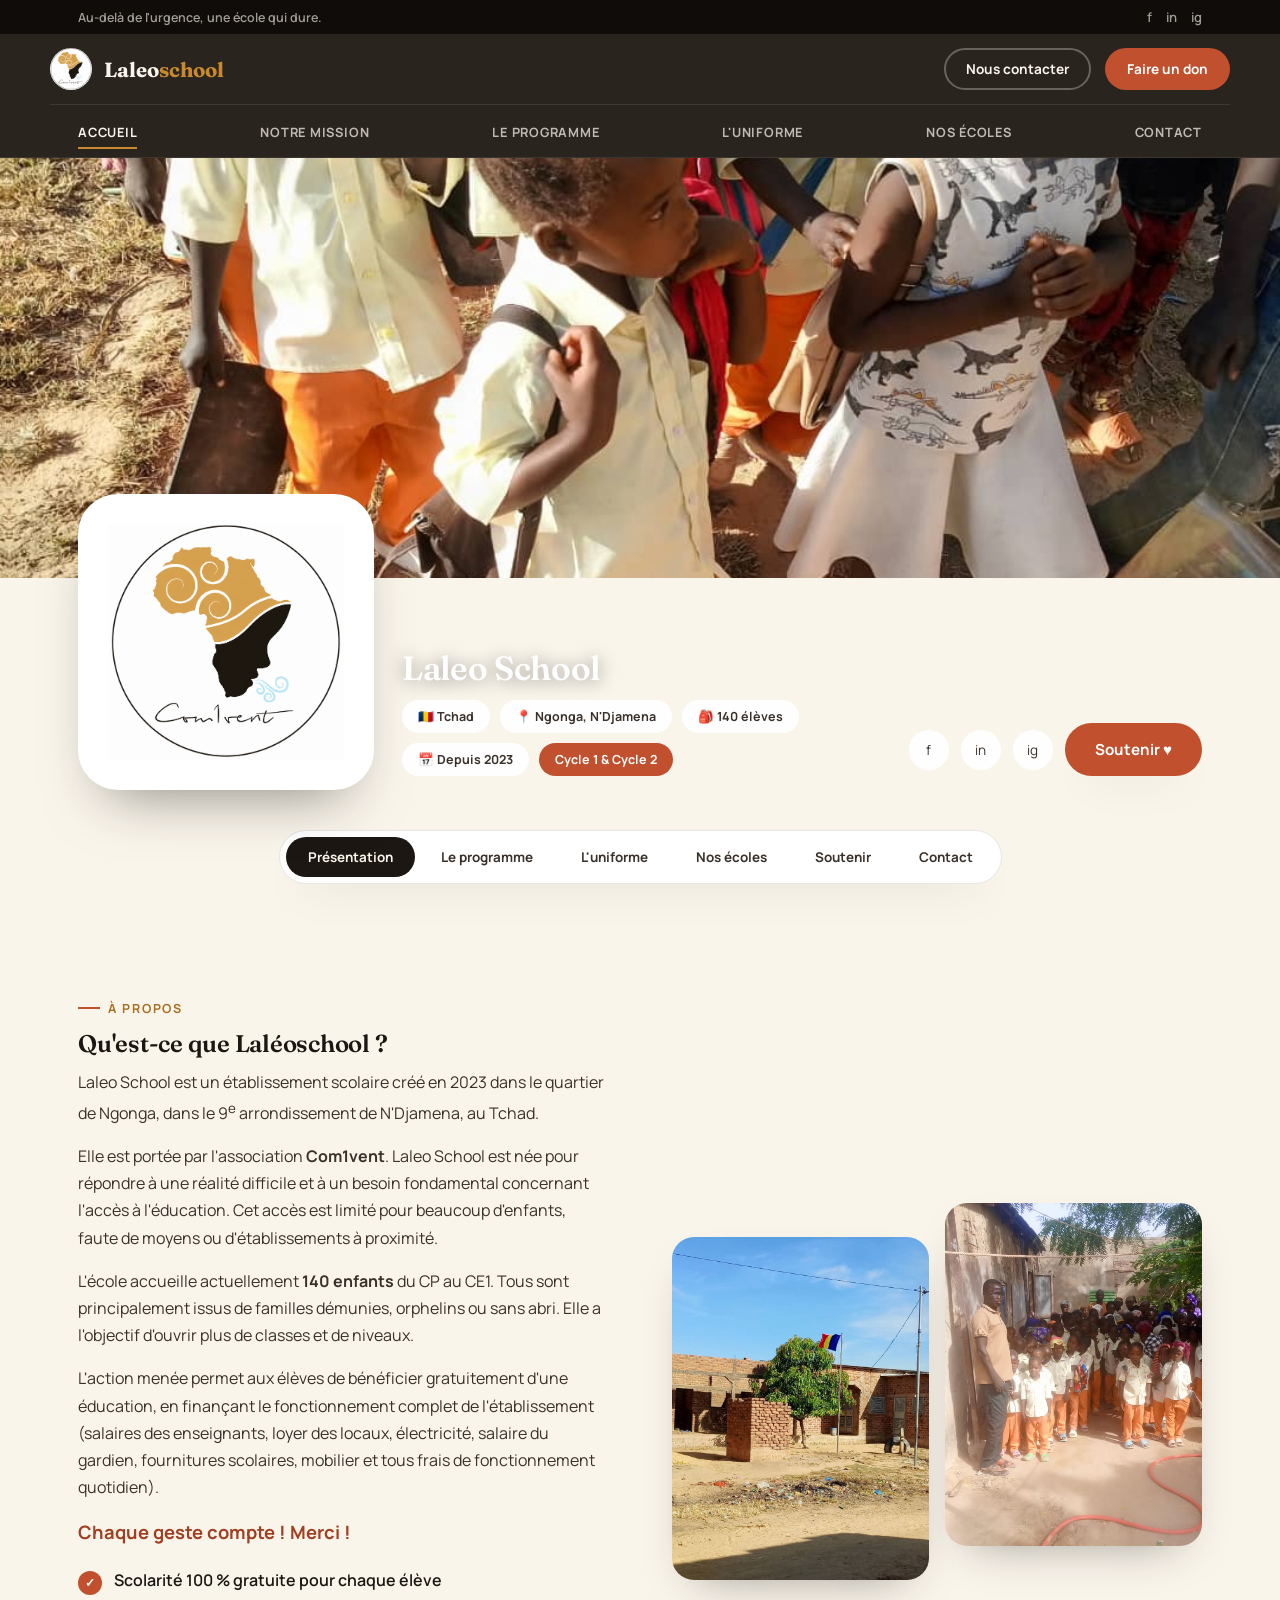
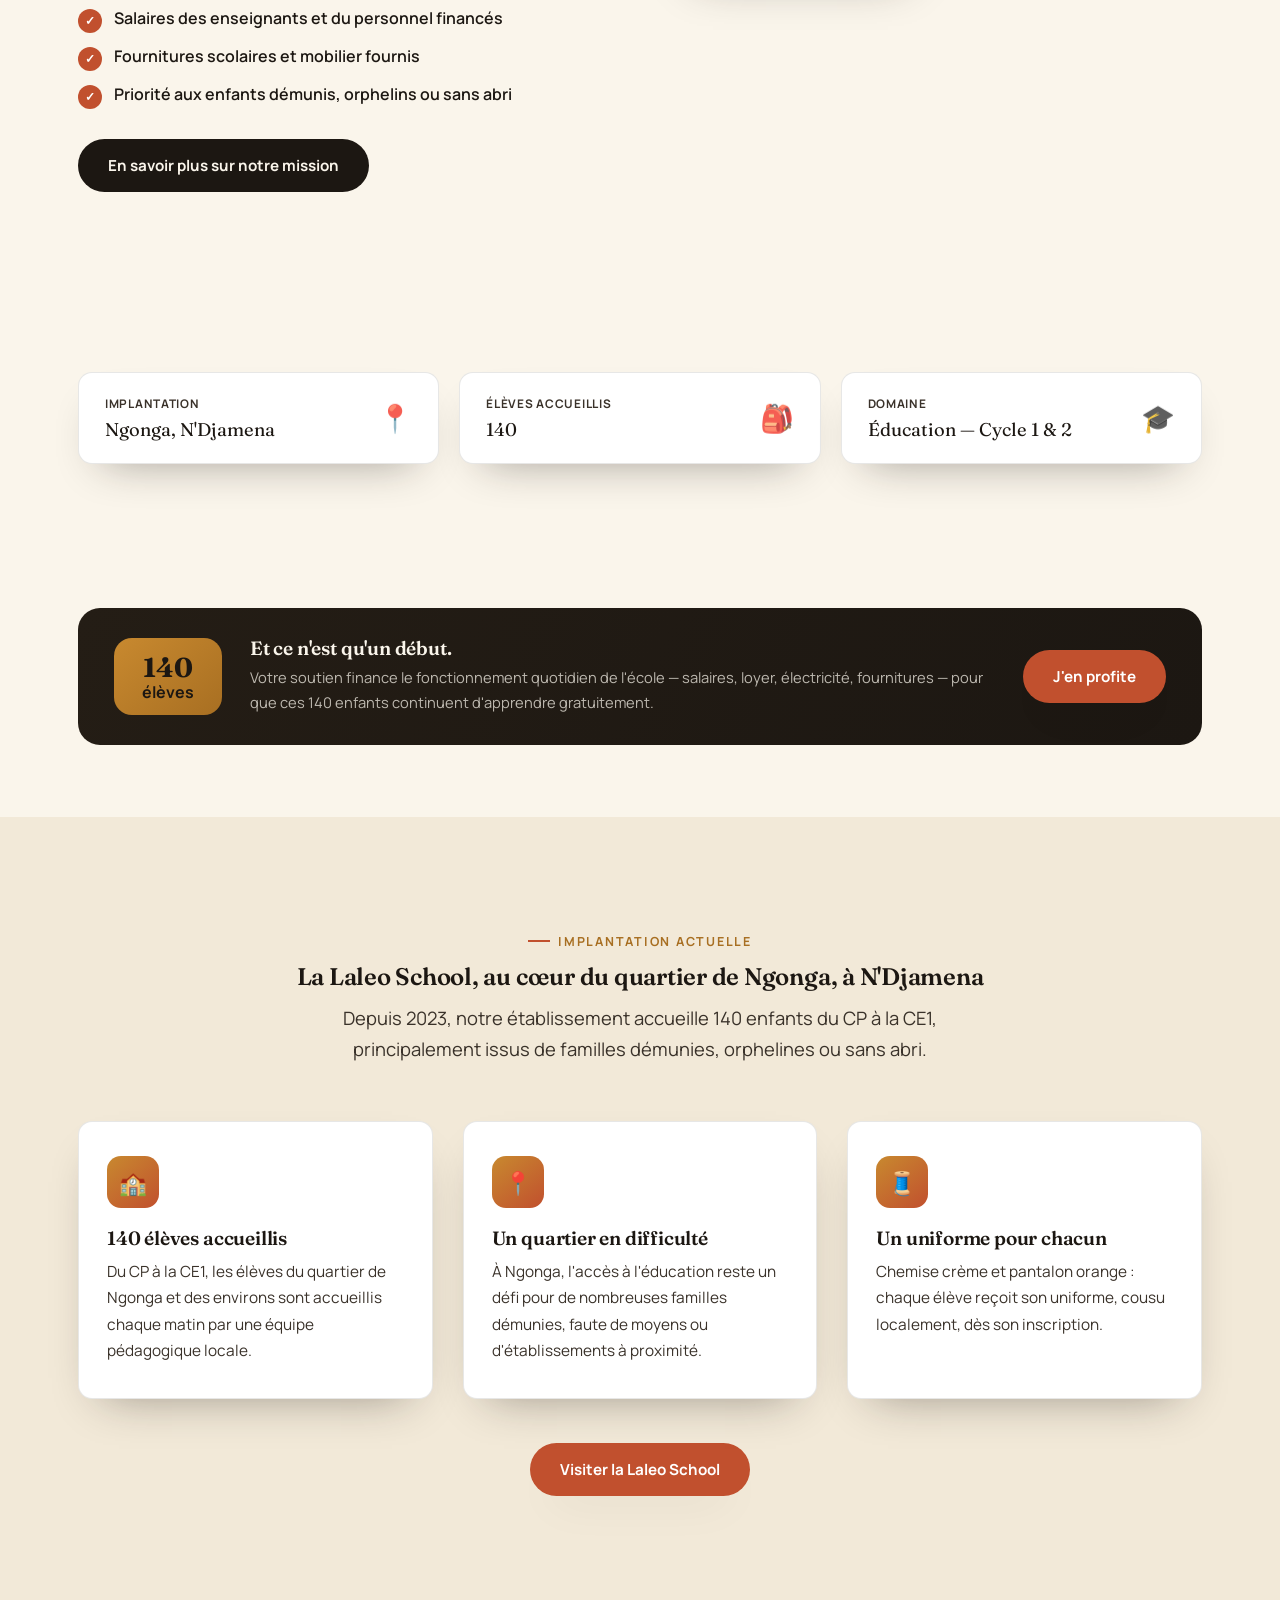
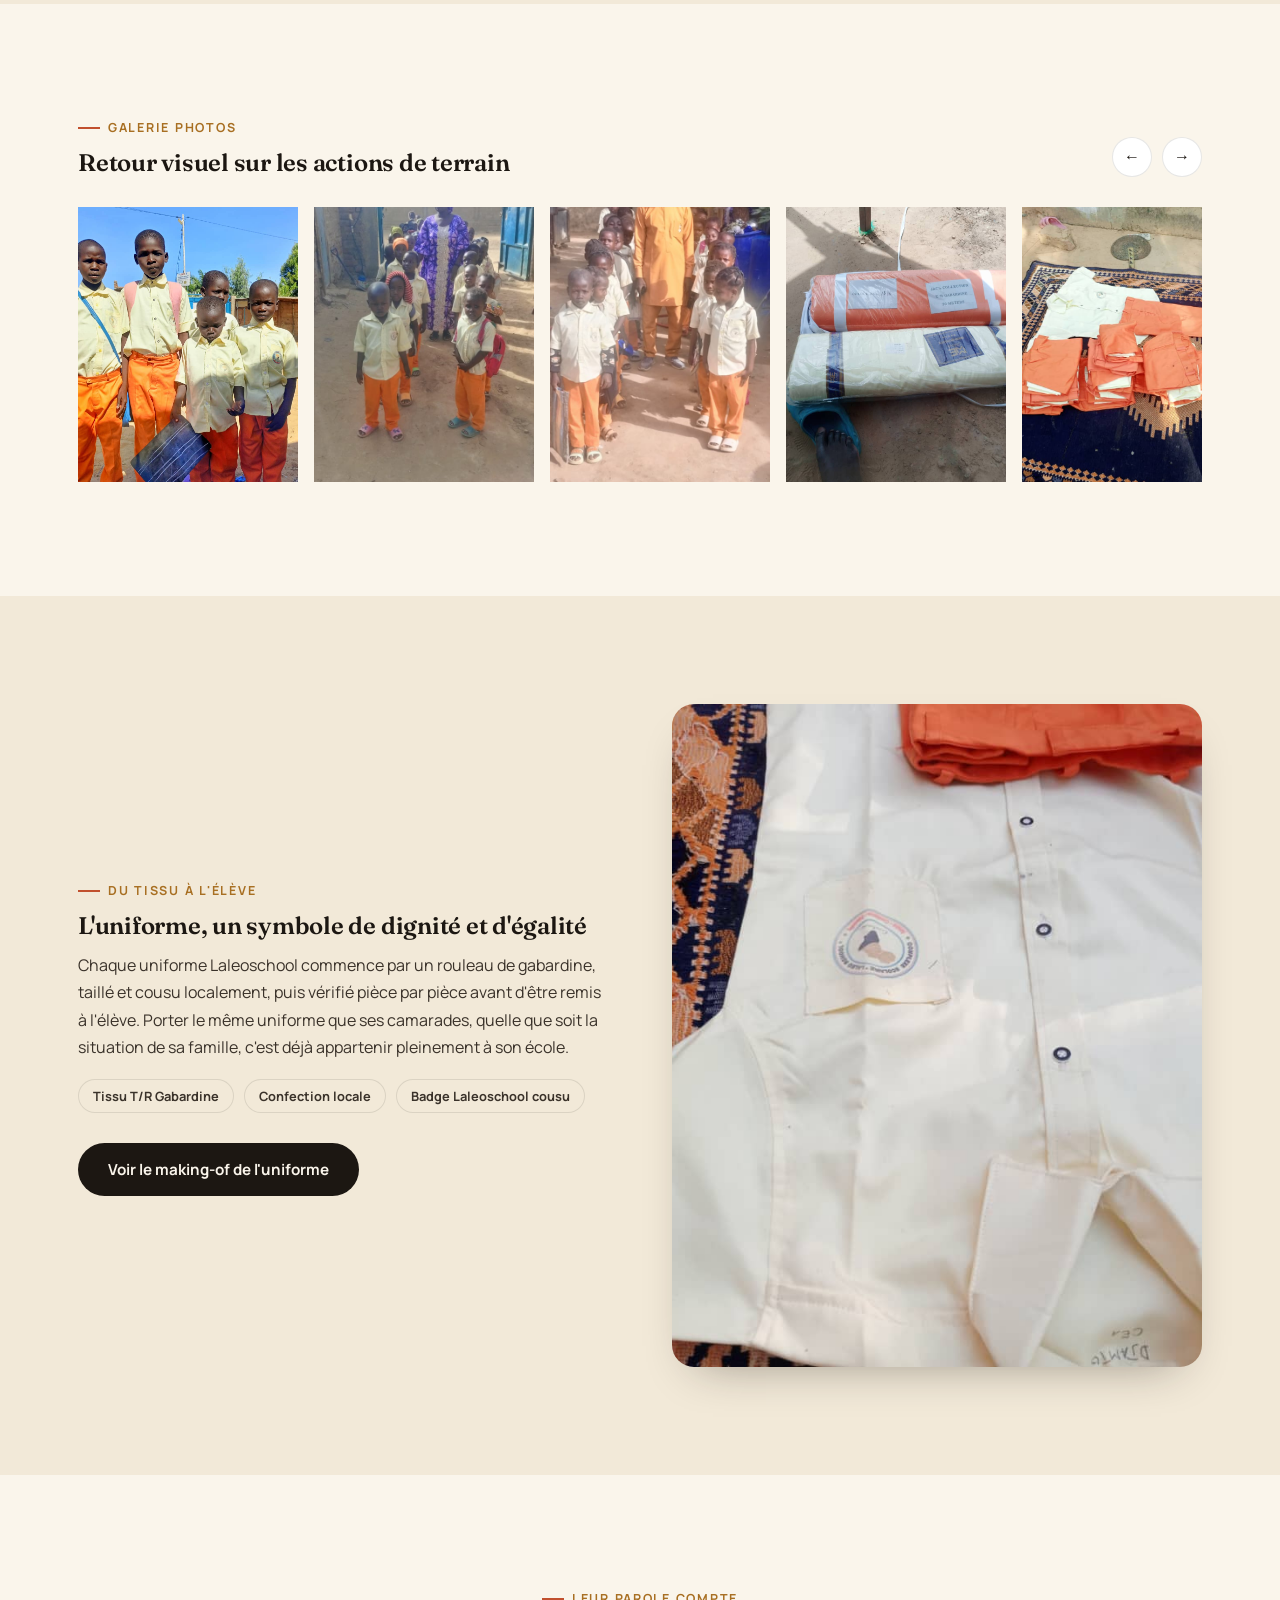
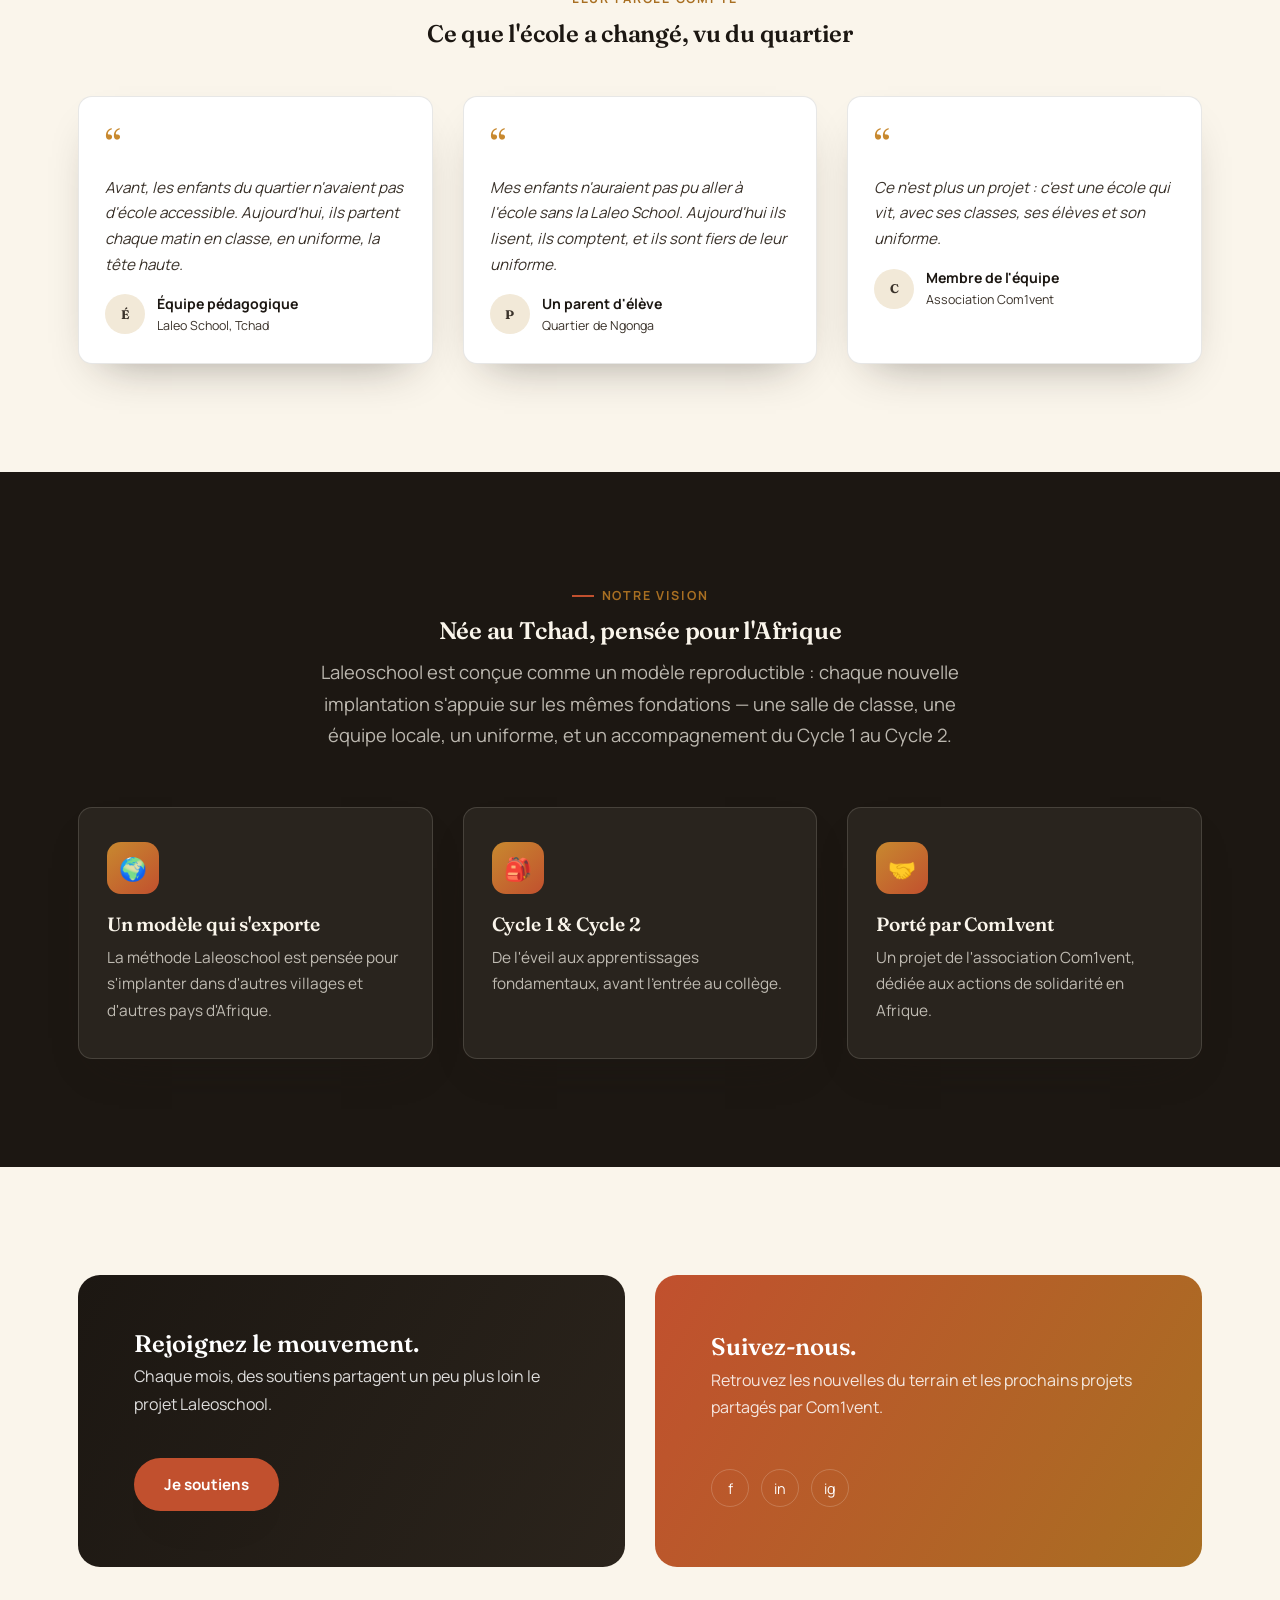
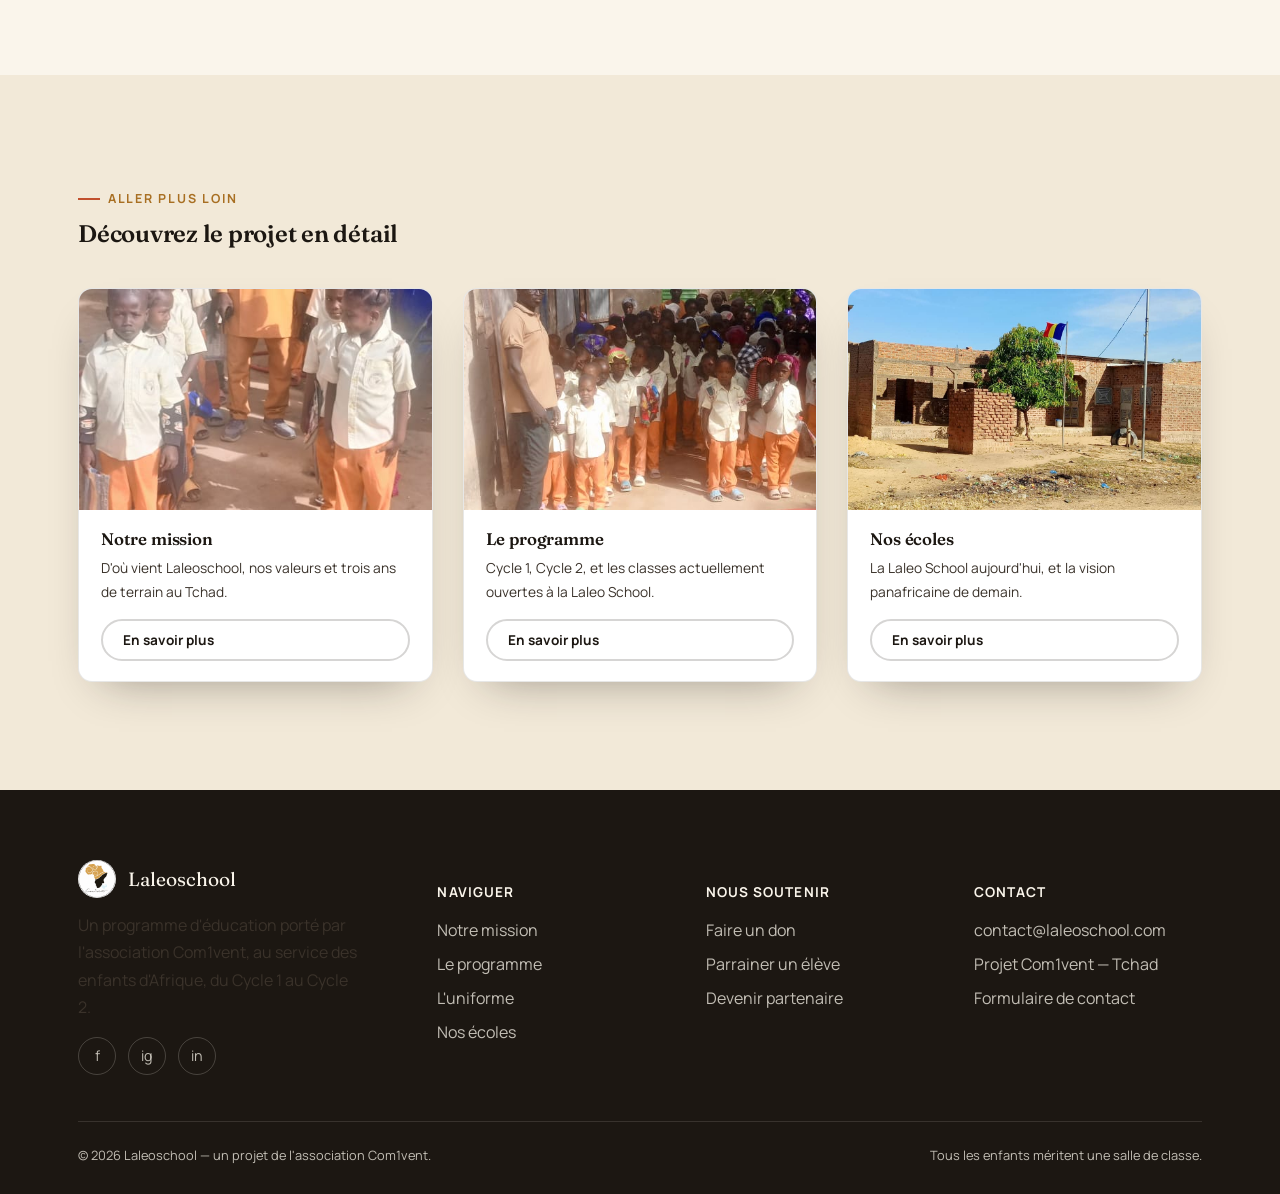
==== index.html @ 085d0ae9 "Initial commit Laleoschool marketing site (accueil, écoles, mission, programme, uniforme, contact). " ====
<!DOCTYPE html>
<html lang="fr">
<head>
<meta charset="UTF-8">
<meta name="viewport" content="width=device-width, initial-scale=1.0">
<title>Laleoschool — Une école, un uniforme, un avenir pour l'enfant africain</title>
<meta name="description" content="Laleo School construit et soutient des écoles primaires en Afrique, du Cycle 1 au Cycle 2, et habille chaque élève d'un uniforme cousu pour lui redonner sa dignité.">
<meta property="og:title" content="Laleoschool — Une école, un uniforme, un avenir">
<meta property="og:description" content="Laleo School construit et soutient des écoles primaires en Afrique, du Cycle 1 au Cycle 2.">
<meta property="og:image" content="assets/images/logo-laleoschool.png">
<link rel="icon" href="assets/images/favicon.png" type="image/png">
<link rel="stylesheet" href="assets/css/style.css">
</head>
<body>

<div class="topbar">
  <div class="wrap">
    <span>Au-delà de l'urgence, une école qui dure.</span>
    <div class="topbar-social">
      <a href="#" aria-label="Facebook">f</a>
      <a href="#" aria-label="LinkedIn">in</a>
      <a href="#" aria-label="Instagram">ig</a>
    </div>
  </div>
</div>

<header class="site-header">
  <div class="wrap nav">
    <a href="index.html" class="brand">
      <img src="assets/images/logo-nav.png" alt="Logo Laleoschool">
      <span>Laleo<em>school</em></span>
    </a>
    <div class="nav-actions">
      <a href="contact.html" class="btn btn-ghost btn-sm">Nous contacter</a>
      <a href="contact.html#soutenir" class="btn btn-primary btn-sm">Faire un don</a>
      <button class="nav-toggle" aria-label="Ouvrir le menu" aria-expanded="false">
        <span></span><span></span><span></span>
      </button>
    </div>
  </div>
  <div class="wrap nav-bar-row">
    <nav>
      <ul class="nav-links">
        <li><a href="index.html" aria-current="page">Accueil</a></li>
        <li><a href="mission.html">Notre mission</a></li>
        <li><a href="programme.html">Le programme</a></li>
        <li><a href="uniforme.html">L'uniforme</a></li>
        <li><a href="ecoles.html">Nos écoles</a></li>
        <li><a href="contact.html">Contact</a></li>
      </ul>
    </nav>
  </div>
</header>

<main>

  <!-- PROFIL DE L'ECOLE -->
  <section class="profile-hero">
    <img class="banner" src="assets/images/eleves-groupe-cour.jpg" alt="Élèves de la Laleo School réunis dans la cour">
    <div class="profile-card">
      <div class="logo-box">
        <img src="assets/images/logo-laleoschool.png" alt="Logo Laleoschool / Com1vent">
      </div>
      <div class="identity reveal is-visible">
        <h1>Laleo School</h1>
        <div class="badges">
          <span class="badge-chip">🇹🇩 Tchad</span>
          <span class="badge-chip">📍 Ngonga, N'Djamena</span>
          <span class="badge-chip">🎒 140 élèves</span>
          <span class="badge-chip">📅 Depuis 2023</span>
          <span class="badge-chip is-accent">Cycle 1 &amp; Cycle 2</span>
        </div>
      </div>
      <div class="profile-actions reveal is-visible">
        <a href="#" class="social-mini" aria-label="Facebook">f</a>
        <a href="#" class="social-mini" aria-label="LinkedIn">in</a>
        <a href="#" class="social-mini" aria-label="Instagram">ig</a>
        <a href="contact.html#soutenir" class="btn btn-primary">Soutenir ♥</a>
      </div>
    </div>
  </section>

  <!-- ONGLETS RAPIDES -->
  <section class="section--tight" style="padding: 40px 0 0;">
    <div class="wrap center">
      <nav class="quick-tabs" aria-label="Navigation rapide">
        <a href="#presentation" class="is-active">Présentation</a>
        <a href="programme.html">Le programme</a>
        <a href="uniforme.html">L'uniforme</a>
        <a href="ecoles.html">Nos écoles</a>
        <a href="contact.html#soutenir">Soutenir</a>
        <a href="contact.html">Contact</a>
      </nav>
    </div>
  </section>

  <!-- PRESENTATION -->
  <section id="presentation" class="section">
    <div class="wrap split">
      <div class="reveal">
        <div class="eyebrow">À propos</div>
        <h2>Qu'est-ce que Laléoschool ?</h2>
        <p>Laleo School est un établissement scolaire créé en 2023 dans le quartier de Ngonga, dans le 9<sup>e</sup> arrondissement de N'Djamena, au Tchad.</p>
        <p>Elle est portée par l'association <strong>Com1vent</strong>. Laleo School est née pour répondre à une réalité difficile et à un besoin fondamental concernant l'accès à l'éducation. Cet accès est limité pour beaucoup d'enfants, faute de moyens ou d'établissements à proximité.</p>
        <p>L'école accueille actuellement <strong>140 enfants</strong> du CP au CE1. Tous sont principalement issus de familles démunies, orphelins ou sans abri. Elle a l'objectif d'ouvrir plus de classes et de niveaux.</p>
        <p>L'action menée permet aux élèves de bénéficier gratuitement d'une éducation, en finançant le fonctionnement complet de l'établissement (salaires des enseignants, loyer des locaux, électricité, salaire du gardien, fournitures scolaires, mobilier et tous frais de fonctionnement quotidien).</p>
        <p class="lede" style="color:var(--terracotta-dark); font-weight:700;">Chaque geste compte ! Merci !</p>
        <ul class="checklist">
          <li>Scolarité 100 % gratuite pour chaque élève</li>
          <li>Salaires des enseignants et du personnel financés</li>
          <li>Fournitures scolaires et mobilier fournis</li>
          <li>Priorité aux enfants démunis, orphelins ou sans abri</li>
        </ul>
        <div class="hero-cta">
          <a href="mission.html" class="btn btn-dark">En savoir plus sur notre mission</a>
        </div>
      </div>
      <div class="split-media two-up reveal">
        <img src="assets/images/ecole-batiment-drapeau-tchad.jpg" alt="Bâtiment de l'école Laleo School au Tchad">
        <img src="assets/images/assemblee-ecole-cour.jpg" alt="Rassemblement des élèves dans la cour">
      </div>
    </div>
  </section>

  <!-- BANDEAU D'INFOS -->
  <section class="section--tight">
    <div class="wrap">
      <div class="info-strip reveal">
        <div class="info-box">
          <div>
            <div class="label">Implantation</div>
            <div class="value">Ngonga, N'Djamena</div>
          </div>
          <span class="info-icon">📍</span>
        </div>
        <div class="info-box">
          <div>
            <div class="label">Élèves accueillis</div>
            <div class="value">140</div>
          </div>
          <span class="info-icon">🎒</span>
        </div>
        <div class="info-box">
          <div>
            <div class="label">Domaine</div>
            <div class="value">Éducation — Cycle 1 &amp; 2</div>
          </div>
          <span class="info-icon">🎓</span>
        </div>
      </div>
    </div>
  </section>

  <!-- BANDEAU RUBAN -->
  <section class="section--tight">
    <div class="wrap">
      <div class="ribbon-banner reveal">
        <div class="ribbon-badge"><strong>140</strong>élèves</div>
        <div class="ribbon-content">
          <h3>Et ce n'est qu'un début.</h3>
          <p>Votre soutien finance le fonctionnement quotidien de l'école — salaires, loyer, électricité, fournitures — pour que ces 140 enfants continuent d'apprendre gratuitement.</p>
        </div>
        <a href="contact.html#soutenir" class="btn btn-primary">J'en profite</a>
      </div>
    </div>
  </section>

  <!-- ECOLE EN AVANT -->
  <section class="section section--cream-deep">
    <div class="wrap">
      <div class="center reveal" style="margin: 0 auto 56px;">
        <div class="eyebrow" style="justify-content:center;">Implantation actuelle</div>
        <h2>La Laleo School, au cœur du quartier de Ngonga, à N'Djamena</h2>
        <p class="lede">Depuis 2023, notre établissement accueille 140 enfants du CP à la CE1, principalement issus de familles démunies, orphelines ou sans abri.</p>
      </div>

      <div class="grid grid-3">
        <div class="card reveal">
          <div class="icon">🏫</div>
          <h3>140 élèves accueillis</h3>
          <p>Du CP à la CE1, les élèves du quartier de Ngonga et des environs sont accueillis chaque matin par une équipe pédagogique locale.</p>
        </div>
        <div class="card reveal">
          <div class="icon">📍</div>
          <h3>Un quartier en difficulté</h3>
          <p>À Ngonga, l'accès à l'éducation reste un défi pour de nombreuses familles démunies, faute de moyens ou d'établissements à proximité.</p>
        </div>
        <div class="card reveal">
          <div class="icon">🧵</div>
          <h3>Un uniforme pour chacun</h3>
          <p>Chemise crème et pantalon orange : chaque élève reçoit son uniforme, cousu localement, dès son inscription.</p>
        </div>
      </div>

      <div class="hero-cta center" style="justify-content:center; margin-top: 44px;">
        <a href="ecoles.html" class="btn btn-primary">Visiter la Laleo School</a>
      </div>
    </div>
  </section>

  <!-- GALERIE PHOTOS -->
  <section class="section">
    <div class="wrap">
      <div class="reveal" style="display:flex; align-items:flex-end; justify-content:space-between; gap:20px; margin-bottom: 30px; flex-wrap:wrap;">
        <div>
          <div class="eyebrow">Galerie photos</div>
          <h2 style="margin-bottom:0;">Retour visuel sur les actions de terrain</h2>
        </div>
        <div class="gallery-nav">
          <button type="button" data-scroll="prev" aria-label="Précédent">←</button>
          <button type="button" data-scroll="next" aria-label="Suivant">→</button>
        </div>
      </div>
      <div class="gallery-row-wrap reveal">
        <div class="gallery-row">
          <div class="g-item" data-lightbox="assets/images/eleves-quatre-garcons.jpg" data-caption="Quatre élèves en uniforme">
            <img src="assets/images/eleves-quatre-garcons.jpg" alt="Quatre élèves en uniforme Laleoschool">
          </div>
          <div class="g-item" data-lightbox="assets/images/enseignante-file-eleves.jpg" data-caption="Enseignante avec une file d'élèves">
            <img src="assets/images/enseignante-file-eleves.jpg" alt="Enseignante encadrant une file d'élèves">
          </div>
          <div class="g-item" data-lightbox="assets/images/directeur-file-eleves.jpg" data-caption="Directeur avec une file d'élèves">
            <img src="assets/images/directeur-file-eleves.jpg" alt="Directeur de l'école avec une file d'élèves">
          </div>
          <div class="g-item" data-lightbox="assets/images/uniforme-tissus-rouleaux.jpg" data-caption="Rouleaux de tissu gabardine">
            <img src="assets/images/uniforme-tissus-rouleaux.jpg" alt="Rouleaux de tissu gabardine pour les uniformes">
          </div>
          <div class="g-item" data-lightbox="assets/images/uniforme-piles-pliees.jpg" data-caption="Uniformes pliés prêts à être distribués">
            <img src="assets/images/uniforme-piles-pliees.jpg" alt="Piles d'uniformes pliés">
          </div>
          <div class="g-item" data-lightbox="assets/images/famille-eleves-voiture.jpg" data-caption="Une famille et ses enfants">
            <img src="assets/images/famille-eleves-voiture.jpg" alt="Famille avec ses enfants en uniforme Laleoschool">
          </div>
        </div>
      </div>
    </div>
  </section>

  <!-- UNIFORME TEASER -->
  <section class="section section--cream-deep">
    <div class="wrap split reverse">
      <div class="split-media reveal">
        <img src="assets/images/uniforme-badge-chemise.jpg" alt="Chemise Laleoschool avec badge cousu">
      </div>
      <div class="reveal">
        <div class="eyebrow">Du tissu à l'élève</div>
        <h2>L'uniforme, un symbole de dignité et d'égalité</h2>
        <p>Chaque uniforme Laleoschool commence par un rouleau de gabardine, taillé et cousu localement, puis vérifié pièce par pièce avant d'être remis à l'élève. Porter le même uniforme que ses camarades, quelle que soit la situation de sa famille, c'est déjà appartenir pleinement à son école.</p>
        <div class="tag-list">
          <span class="tag">Tissu T/R Gabardine</span>
          <span class="tag">Confection locale</span>
          <span class="tag">Badge Laleoschool cousu</span>
        </div>
        <div class="hero-cta">
          <a href="uniforme.html" class="btn btn-dark">Voir le making-of de l'uniforme</a>
        </div>
      </div>
    </div>
  </section>

  <!-- TEMOIGNAGES -->
  <section class="section">
    <div class="wrap">
      <div class="center reveal" style="margin: 0 auto 48px;">
        <div class="eyebrow" style="justify-content:center;">Leur parole compte</div>
        <h2>Ce que l'école a changé, vu du quartier</h2>
      </div>
      <div class="grid grid-3">
        <div class="testimonial-card reveal">
          <span class="quote-mark">&#8220;</span>
          <p>Avant, les enfants du quartier n'avaient pas d'école accessible. Aujourd'hui, ils partent chaque matin en classe, en uniforme, la tête haute.</p>
          <div class="who">
            <span class="avatar">É</span>
            <div><strong>Équipe pédagogique</strong><span>Laleo School, Tchad</span></div>
          </div>
        </div>
        <div class="testimonial-card reveal">
          <span class="quote-mark">&#8220;</span>
          <p>Mes enfants n'auraient pas pu aller à l'école sans la Laleo School. Aujourd'hui ils lisent, ils comptent, et ils sont fiers de leur uniforme.</p>
          <div class="who">
            <span class="avatar">P</span>
            <div><strong>Un parent d'élève</strong><span>Quartier de Ngonga</span></div>
          </div>
        </div>
        <div class="testimonial-card reveal">
          <span class="quote-mark">&#8220;</span>
          <p>Ce n'est plus un projet : c'est une école qui vit, avec ses classes, ses élèves et son uniforme.</p>
          <div class="who">
            <span class="avatar">C</span>
            <div><strong>Membre de l'équipe</strong><span>Association Com1vent</span></div>
          </div>
        </div>
      </div>
    </div>
  </section>

  <!-- VISION PANAFRICAINE -->
  <section class="section section--ink">
    <div class="wrap">
      <div class="center reveal" style="margin: 0 auto 56px;">
        <div class="eyebrow" style="justify-content:center;">Notre vision</div>
        <h2>Née au Tchad, pensée pour l'Afrique</h2>
        <p class="lede">Laleoschool est conçue comme un modèle reproductible : chaque nouvelle implantation s'appuie sur les mêmes fondations — une salle de classe, une équipe locale, un uniforme, et un accompagnement du Cycle 1 au Cycle 2.</p>
      </div>
      <div class="grid grid-3">
        <div class="card reveal" style="background:rgba(250,245,235,0.06); border-color:rgba(250,245,235,0.14);">
          <div class="icon">🌍</div>
          <h3 style="color:var(--cream);">Un modèle qui s'exporte</h3>
          <p style="color:rgba(250,245,235,0.72);">La méthode Laleoschool est pensée pour s'implanter dans d'autres villages et d'autres pays d'Afrique.</p>
        </div>
        <div class="card reveal" style="background:rgba(250,245,235,0.06); border-color:rgba(250,245,235,0.14);">
          <div class="icon">🎒</div>
          <h3 style="color:var(--cream);">Cycle 1 &amp; Cycle 2</h3>
          <p style="color:rgba(250,245,235,0.72);">De l'éveil aux apprentissages fondamentaux, avant l'entrée au collège.</p>
        </div>
        <div class="card reveal" style="background:rgba(250,245,235,0.06); border-color:rgba(250,245,235,0.14);">
          <div class="icon">🤝</div>
          <h3 style="color:var(--cream);">Porté par Com1vent</h3>
          <p style="color:rgba(250,245,235,0.72);">Un projet de l'association Com1vent, dédiée aux actions de solidarité en Afrique.</p>
        </div>
      </div>
    </div>
  </section>

  <!-- REJOIGNEZ LE MOUVEMENT -->
  <section class="section">
    <div class="wrap">
      <div class="grid grid-2">
        <div class="cta-banner reveal" style="background: linear-gradient(120deg, var(--ink), #2b241c);">
          <div>
            <h2>Rejoignez le mouvement.</h2>
            <p>Chaque mois, des soutiens partagent un peu plus loin le projet Laleoschool.</p>
          </div>
          <a href="contact.html#soutenir" class="btn btn-primary">Je soutiens</a>
        </div>
        <div class="cta-banner reveal">
          <div>
            <h2>Suivez-nous.</h2>
            <p>Retrouvez les nouvelles du terrain et les prochains projets partagés par Com1vent.</p>
          </div>
          <div class="social-row">
            <a href="#" aria-label="Facebook">f</a>
            <a href="#" aria-label="LinkedIn">in</a>
            <a href="#" aria-label="Instagram">ig</a>
          </div>
        </div>
      </div>
    </div>
  </section>

  <!-- DECOUVRIR -->
  <section class="section section--cream-deep">
    <div class="wrap">
      <div class="reveal" style="margin-bottom: 40px;">
        <div class="eyebrow">Aller plus loin</div>
        <h2>Découvrez le projet en détail</h2>
      </div>
      <div class="grid grid-3">
        <a class="mini-card reveal" href="mission.html">
          <img src="assets/images/directeur-file-eleves.jpg" alt="Notre mission">
          <div class="body">
            <h4>Notre mission</h4>
            <p>D'où vient Laleoschool, nos valeurs et trois ans de terrain au Tchad.</p>
            <span class="btn btn-ghost btn-sm">En savoir plus</span>
          </div>
        </a>
        <a class="mini-card reveal" href="programme.html">
          <img src="assets/images/assemblee-ecole-cour.jpg" alt="Le programme pédagogique">
          <div class="body">
            <h4>Le programme</h4>
            <p>Cycle 1, Cycle 2, et les classes actuellement ouvertes à la Laleo School.</p>
            <span class="btn btn-ghost btn-sm">En savoir plus</span>
          </div>
        </a>
        <a class="mini-card reveal" href="ecoles.html">
          <img src="assets/images/ecole-batiment-drapeau-tchad.jpg" alt="Nos écoles">
          <div class="body">
            <h4>Nos écoles</h4>
            <p>La Laleo School aujourd'hui, et la vision panafricaine de demain.</p>
            <span class="btn btn-ghost btn-sm">En savoir plus</span>
          </div>
        </a>
      </div>
    </div>
  </section>

</main>

<div class="lightbox">
  <button class="lightbox-close" aria-label="Fermer">&times;</button>
  <img src="" alt="">
</div>

<footer class="site-footer">
  <div class="wrap">
    <div class="footer-grid">
      <div>
        <div class="footer-brand">
          <img src="assets/images/logo-nav.png" alt="Logo Laleoschool">
          <span>Laleoschool</span>
        </div>
        <p style="max-width:280px;">Un programme d'éducation porté par l'association Com1vent, au service des enfants d'Afrique, du Cycle 1 au Cycle 2.</p>
        <div class="social-row">
          <a href="#" aria-label="Facebook">f</a>
          <a href="#" aria-label="Instagram">ig</a>
          <a href="#" aria-label="LinkedIn">in</a>
        </div>
      </div>
      <div>
        <h5>Naviguer</h5>
        <ul>
          <li><a href="mission.html">Notre mission</a></li>
          <li><a href="programme.html">Le programme</a></li>
          <li><a href="uniforme.html">L'uniforme</a></li>
          <li><a href="ecoles.html">Nos écoles</a></li>
        </ul>
      </div>
      <div>
        <h5>Nous soutenir</h5>
        <ul>
          <li><a href="contact.html#soutenir">Faire un don</a></li>
          <li><a href="contact.html#soutenir">Parrainer un élève</a></li>
          <li><a href="contact.html#soutenir">Devenir partenaire</a></li>
        </ul>
      </div>
      <div>
        <h5>Contact</h5>
        <ul>
          <li>contact@laleoschool.com</li>
          <li>Projet Com1vent — Tchad</li>
          <li><a href="contact.html">Formulaire de contact</a></li>
        </ul>
      </div>
    </div>
    <div class="footer-bottom">
      <span>© <span data-year>2026</span> Laleoschool — un projet de l'association Com1vent.</span>
      <span>Tous les enfants méritent une salle de classe.</span>
    </div>
  </div>
</footer>

<script src="assets/js/main.js"></script>
</body>
</html>
---- assets/css/style.css ----
/* ===========================================================
   Laleoschool — feuille de style principale
   =========================================================== */

@import url('https://fonts.googleapis.com/css2?family=Fraunces:opsz,wght@9..144,500;9..144,600;9..144,700&family=Manrope:wght@400;500;600;700;800&display=swap');

:root {
  /* Palette de marque, dérivée du logo Com1vent / Laleoschool */
  --gold: #c8892f;
  --gold-dark: #a86f22;
  --ink: #1c1712;
  --ink-soft: #3a322a;
  --terracotta: #c1502e;
  --terracotta-dark: #a13f22;
  --sky: #a9d6e5;
  --cream: #faf5eb;
  --cream-deep: #f2e9d8;
  --white: #ffffff;
  --line: rgba(28, 23, 18, 0.1);

  --font-display: 'Fraunces', Georgia, 'Times New Roman', serif;
  --font-body: 'Manrope', -apple-system, BlinkMacSystemFont, 'Segoe UI', sans-serif;

  --radius-lg: 22px;
  --radius-md: 14px;
  --radius-sm: 8px;
  --shadow-soft: 0 20px 45px -25px rgba(28, 23, 18, 0.45);
  --shadow-lift: 0 30px 60px -30px rgba(28, 23, 18, 0.55);
  --container: 1180px;
}

* { box-sizing: border-box; }
html { scroll-behavior: smooth; }

body {
  margin: 0;
  font-family: var(--font-body);
  color: var(--ink);
  background: var(--cream);
  -webkit-font-smoothing: antialiased;
  overflow-x: hidden;
}

img { max-width: 100%; display: block; }

a { color: inherit; text-decoration: none; }

h1, h2, h3, h4 {
  font-family: var(--font-display);
  font-weight: 600;
  line-height: 1.12;
  margin: 0 0 .5em;
  letter-spacing: -0.01em;
}

p { line-height: 1.7; margin: 0 0 1em; color: var(--ink-soft); }

.wrap {
  max-width: var(--container);
  margin: 0 auto;
  padding: 0 28px;
}

.eyebrow {
  display: inline-flex;
  align-items: center;
  gap: 8px;
  font-size: 0.78rem;
  font-weight: 700;
  letter-spacing: 0.14em;
  text-transform: uppercase;
  color: var(--gold-dark);
  margin-bottom: 14px;
}
.eyebrow::before {
  content: '';
  width: 22px;
  height: 2px;
  background: var(--terracotta);
  display: inline-block;
}

.section { padding: 108px 0; position: relative; }
.section--tight { padding: 72px 0; }
.section--ink { background: var(--ink); color: var(--cream); }
.section--ink p { color: rgba(250, 245, 235, 0.72); }
.section--ink h2, .section--ink h3 { color: var(--cream); }
.section--cream-deep { background: var(--cream-deep); }

.center { text-align: center; }
.lede {
  font-size: 1.15rem;
  max-width: 640px;
}
.center .lede { margin-left: auto; margin-right: auto; }

/* ---------- Boutons ---------- */
.btn {
  display: inline-flex;
  align-items: center;
  gap: 10px;
  padding: 14px 28px;
  border-radius: 999px;
  font-weight: 700;
  font-size: 0.95rem;
  border: 2px solid transparent;
  cursor: pointer;
  transition: transform .25s ease, box-shadow .25s ease, background .25s ease, color .25s ease, border-color .25s ease;
  white-space: nowrap;
}
.btn-primary { background: var(--terracotta); color: var(--white); box-shadow: var(--shadow-soft); }
.btn-primary:hover { background: var(--terracotta-dark); transform: translateY(-2px); }
.btn-dark { background: var(--ink); color: var(--cream); }
.btn-dark:hover { background: #000; transform: translateY(-2px); }
.btn-ghost { background: transparent; border-color: rgba(28,23,18,0.18); color: var(--ink); }
.btn-ghost:hover { border-color: var(--ink); }
.btn-ghost-light { background: transparent; border-color: rgba(250,245,235,0.35); color: var(--cream); }
.btn-ghost-light:hover { border-color: var(--cream); }
.btn-sm { padding: 10px 20px; font-size: 0.85rem; }

/* ---------- Navigation ---------- */
.topbar {
  background: #0f0c09;
  color: rgba(250, 245, 235, 0.62);
  font-size: 0.78rem;
  font-weight: 600;
}
.topbar .wrap {
  display: flex;
  align-items: center;
  justify-content: space-between;
  padding: 8px 28px;
}
.topbar .topbar-social { display: flex; align-items: center; gap: 14px; }
.topbar .topbar-social a { color: rgba(250, 245, 235, 0.62); font-size: 0.82rem; }
.topbar .topbar-social a:hover { color: var(--gold); }

.site-header {
  position: sticky;
  top: 0;
  z-index: 100;
  background: rgba(28, 23, 18, 0.94);
  backdrop-filter: blur(14px);
  border-bottom: 1px solid rgba(250, 245, 235, 0.08);
}
.nav {
  display: flex;
  align-items: center;
  justify-content: space-between;
  padding: 14px 0;
}
.brand {
  display: flex;
  align-items: center;
  gap: 12px;
  font-family: var(--font-display);
  font-weight: 700;
  font-size: 1.28rem;
  color: var(--cream);
}
.brand img { width: 42px; height: 42px; border-radius: 50%; background: var(--white); }
.brand span em {
  font-style: normal;
  color: var(--gold);
}

.nav-bar-row { border-top: 1px solid rgba(250, 245, 235, 0.1); }
.nav-links {
  display: flex;
  align-items: center;
  justify-content: space-between;
  gap: 18px;
  list-style: none;
  margin: 0;
  padding: 15px 0;
}
.nav-links a {
  font-weight: 700;
  font-size: 0.8rem;
  letter-spacing: 0.06em;
  text-transform: uppercase;
  color: rgba(250, 245, 235, 0.72);
  position: relative;
  padding: 6px 0;
  white-space: nowrap;
}
.nav-links a::after {
  content: '';
  position: absolute;
  left: 0; right: 0; bottom: -2px;
  height: 2px;
  background: var(--gold);
  transform: scaleX(0);
  transform-origin: left;
  transition: transform .25s ease;
}
.nav-links a:hover::after,
.nav-links a[aria-current="page"]::after { transform: scaleX(1); }
.nav-links a[aria-current="page"] { color: var(--cream); }

.nav-actions { display: flex; align-items: center; gap: 14px; }
.nav-actions .btn-ghost { border-color: rgba(250,245,235,0.3); color: var(--cream); }
.nav-actions .btn-ghost:hover { border-color: var(--cream); }

.nav-toggle {
  display: none;
  flex-direction: column;
  gap: 5px;
  background: none;
  border: none;
  cursor: pointer;
  padding: 6px;
}
.nav-toggle span { width: 24px; height: 2px; background: var(--cream); border-radius: 2px; transition: transform .25s ease, opacity .25s ease; }

/* ---------- Hero ---------- */
.hero {
  position: relative;
  padding: 76px 0 100px;
  overflow: hidden;
}
.hero::before {
  content: '';
  position: absolute;
  top: -180px; right: -160px;
  width: 520px; height: 520px;
  background: radial-gradient(circle, rgba(200,137,47,0.22), transparent 70%);
  z-index: 0;
}
.hero-grid {
  position: relative;
  z-index: 1;
  display: grid;
  grid-template-columns: 1.05fr 0.95fr;
  gap: 56px;
  align-items: center;
}
.hero h1 { font-size: clamp(2.4rem, 4.4vw, 3.6rem); }
.hero h1 em { font-style: normal; color: var(--terracotta); }
.hero-cta { display: flex; gap: 14px; flex-wrap: wrap; margin-top: 30px; }

.hero-media {
  position: relative;
  border-radius: var(--radius-lg);
  overflow: hidden;
  box-shadow: var(--shadow-lift);
  aspect-ratio: 4/5;
}
.hero-media img { width: 100%; height: 100%; object-fit: cover; }
.hero-badge {
  position: absolute;
  left: -18px; bottom: 28px;
  background: var(--white);
  border-radius: var(--radius-md);
  padding: 16px 20px;
  box-shadow: var(--shadow-soft);
  display: flex;
  align-items: center;
  gap: 12px;
  max-width: 230px;
}
.hero-badge .dot { width: 10px; height: 10px; border-radius: 50%; background: var(--terracotta); flex: none; }
.hero-badge strong { display: block; font-family: var(--font-display); font-size: 1.05rem; }
.hero-badge span { font-size: 0.8rem; color: var(--ink-soft); }

/* ---------- Stats ---------- */
.stat-bar {
  display: grid;
  grid-template-columns: repeat(4, 1fr);
  gap: 24px;
  margin-top: 64px;
  padding-top: 44px;
  border-top: 1px solid var(--line);
}
.stat { text-align: center; }
.stat strong {
  display: block;
  font-family: var(--font-display);
  font-size: 2.2rem;
  color: var(--terracotta);
}
.stat span { font-size: 0.85rem; color: var(--ink-soft); font-weight: 600; }

/* ---------- Cards / grid ---------- */
.grid { display: grid; gap: 30px; }
.grid-3 { grid-template-columns: repeat(3, 1fr); }
.grid-2 { grid-template-columns: repeat(2, 1fr); }

.card {
  background: var(--white);
  border-radius: var(--radius-md);
  padding: 34px 28px;
  box-shadow: var(--shadow-soft);
  border: 1px solid var(--line);
  height: 100%;
}
.card .icon {
  width: 52px; height: 52px;
  border-radius: 14px;
  background: linear-gradient(140deg, var(--gold), var(--terracotta));
  display: flex; align-items: center; justify-content: center;
  color: var(--white);
  margin-bottom: 20px;
  font-size: 1.4rem;
}
.card h3 { font-size: 1.2rem; }
.card p { margin-bottom: 0; font-size: 0.96rem; }

.photo-card {
  border-radius: var(--radius-md);
  overflow: hidden;
  position: relative;
  box-shadow: var(--shadow-soft);
}
.photo-card img { width: 100%; height: 100%; object-fit: cover; transition: transform .5s ease; }
.photo-card:hover img { transform: scale(1.06); }
.photo-card figcaption {
  position: absolute; left: 0; right: 0; bottom: 0;
  padding: 18px;
  background: linear-gradient(to top, rgba(0,0,0,0.72), transparent);
  color: var(--white);
  font-size: 0.85rem;
  font-weight: 600;
}

/* ---------- Split / feature rows ---------- */
.split {
  display: grid;
  grid-template-columns: 1fr 1fr;
  gap: 64px;
  align-items: center;
}
.split.reverse .split-media { order: 2; }
.split-media img {
  border-radius: var(--radius-lg);
  box-shadow: var(--shadow-soft);
  width: 100%;
  aspect-ratio: 4/5;
  object-fit: cover;
}
.split-media.two-up { display: grid; grid-template-columns: 1fr 1fr; gap: 16px; }
.split-media.two-up img { aspect-ratio: 3/4; }
.split-media.two-up img:first-child { margin-top: 34px; }

.tag-list { display: flex; flex-wrap: wrap; gap: 10px; margin: 18px 0 6px; }
.tag {
  background: var(--cream-deep);
  border: 1px solid var(--line);
  color: var(--ink-soft);
  font-size: 0.8rem;
  font-weight: 700;
  padding: 7px 14px;
  border-radius: 999px;
}

.checklist { list-style: none; margin: 20px 0 0; padding: 0; display: grid; gap: 12px; }
.checklist li { display: flex; gap: 12px; align-items: flex-start; font-weight: 600; color: var(--ink); }
.checklist li::before {
  content: '✓';
  flex: none;
  width: 24px; height: 24px;
  border-radius: 50%;
  background: var(--terracotta);
  color: var(--white);
  font-size: 0.75rem;
  display: flex; align-items: center; justify-content: center;
  margin-top: 2px;
}

/* ---------- Timeline ---------- */
.timeline { position: relative; margin-top: 50px; padding-left: 34px; }
.timeline::before { content: ''; position: absolute; left: 8px; top: 6px; bottom: 6px; width: 2px; background: var(--line); }
.timeline-item { position: relative; padding-bottom: 42px; }
.timeline-item:last-child { padding-bottom: 0; }
.timeline-item::before {
  content: '';
  position: absolute; left: -34px; top: 4px;
  width: 18px; height: 18px; border-radius: 50%;
  background: var(--terracotta);
  border: 4px solid var(--cream);
  box-shadow: 0 0 0 2px var(--terracotta);
}
.timeline-item .year { font-family: var(--font-display); color: var(--gold-dark); font-size: 1.05rem; font-weight: 700; }
.timeline-item h4 { margin: 4px 0 6px; font-size: 1.15rem; }

/* ---------- Quote ---------- */
.quote-block {
  border-radius: var(--radius-lg);
  background: var(--ink);
  color: var(--cream);
  padding: 56px;
  position: relative;
}
.quote-block::before {
  content: '\201C';
  font-family: var(--font-display);
  font-size: 6rem;
  color: rgba(200,137,47,0.5);
  position: absolute;
  top: 6px; left: 30px;
  line-height: 1;
}
.quote-block p { font-family: var(--font-display); font-size: 1.4rem; color: var(--cream); position: relative; z-index: 1; }
.quote-block footer { font-size: 0.85rem; color: rgba(250,245,235,0.65); font-weight: 600; }

/* ---------- CTA banner ---------- */
.cta-banner {
  border-radius: var(--radius-lg);
  background: linear-gradient(120deg, var(--terracotta), var(--gold-dark));
  color: var(--white);
  padding: 56px;
  display: flex;
  align-items: center;
  justify-content: space-between;
  gap: 40px;
  flex-wrap: wrap;
}
.cta-banner h2 { color: var(--white); margin-bottom: 6px; }
.cta-banner p { color: rgba(255,255,255,0.85); margin: 0; }

/* ---------- Country / school cards ---------- */
.country-card {
  border-radius: var(--radius-md);
  background: var(--white);
  border: 1px solid var(--line);
  padding: 30px;
  box-shadow: var(--shadow-soft);
  position: relative;
}
.country-card.is-soon { opacity: 0.6; }
.status-pill {
  position: absolute; top: 24px; right: 24px;
  font-size: 0.72rem; font-weight: 800; letter-spacing: 0.06em; text-transform: uppercase;
  padding: 6px 12px; border-radius: 999px;
}
.status-pill.active { background: rgba(193,80,46,0.12); color: var(--terracotta-dark); }
.status-pill.soon { background: rgba(28,23,18,0.08); color: var(--ink-soft); }
.country-flag { font-size: 2.2rem; margin-bottom: 14px; }

/* ---------- Gallery / lightbox ---------- */
.gallery { display: grid; grid-template-columns: repeat(4, 1fr); gap: 16px; }
.gallery .g-item { border-radius: var(--radius-sm); overflow: hidden; cursor: zoom-in; box-shadow: var(--shadow-soft); }
.gallery .g-item img { width: 100%; height: 100%; object-fit: cover; aspect-ratio: 1/1; transition: transform .4s ease; }
.gallery .g-item:hover img { transform: scale(1.08); }

.lightbox {
  position: fixed; inset: 0; background: rgba(15, 12, 9, 0.92);
  display: none; align-items: center; justify-content: center;
  z-index: 1000; padding: 40px;
}
.lightbox.is-open { display: flex; }
.lightbox img { max-width: min(900px, 92vw); max-height: 84vh; border-radius: 12px; box-shadow: 0 30px 80px rgba(0,0,0,0.5); }
.lightbox-close {
  position: absolute; top: 26px; right: 34px;
  color: var(--white); font-size: 2rem; background: none; border: none; cursor: pointer; line-height: 1;
}

/* ---------- Form ---------- */
.form-card {
  background: var(--white);
  border-radius: var(--radius-lg);
  box-shadow: var(--shadow-soft);
  padding: 44px;
  border: 1px solid var(--line);
}
.form-row { display: grid; grid-template-columns: 1fr 1fr; gap: 18px; }
.field { margin-bottom: 18px; }
.field label { display: block; font-weight: 700; font-size: 0.85rem; margin-bottom: 8px; }
.field input,
.field select,
.field textarea {
  width: 100%;
  padding: 13px 16px;
  border-radius: var(--radius-sm);
  border: 1.5px solid var(--line);
  background: var(--cream);
  font-family: inherit;
  font-size: 0.95rem;
  color: var(--ink);
  resize: vertical;
}
.field input:focus, .field select:focus, .field textarea:focus {
  outline: none; border-color: var(--terracotta);
}
.form-note { font-size: 0.82rem; color: var(--ink-soft); margin-top: 10px; }

.contact-info-list { list-style: none; padding: 0; margin: 26px 0 0; display: grid; gap: 18px; }
.contact-info-list li { display: flex; gap: 14px; align-items: flex-start; }
.contact-info-list .icon-dot {
  width: 40px; height: 40px; border-radius: 12px; flex: none;
  background: rgba(200,137,47,0.14); color: var(--gold-dark);
  display: flex; align-items: center; justify-content: center; font-size: 1.1rem;
}
.contact-info-list strong { display: block; font-size: 0.95rem; }
.contact-info-list span { font-size: 0.86rem; color: var(--ink-soft); }

/* ---------- Footer ---------- */
.site-footer { background: var(--ink); color: rgba(250,245,235,0.75); padding: 70px 0 30px; }
.footer-grid { display: grid; grid-template-columns: 1.4fr 1fr 1fr 1fr; gap: 40px; padding-bottom: 46px; border-bottom: 1px solid rgba(250,245,235,0.12); }
.footer-brand { display: flex; align-items: center; gap: 12px; font-family: var(--font-display); font-size: 1.2rem; color: var(--cream); margin-bottom: 14px; }
.footer-brand img { width: 38px; height: 38px; border-radius: 50%; }
.site-footer h5 { color: var(--cream); font-size: 0.85rem; letter-spacing: 0.08em; text-transform: uppercase; margin-bottom: 18px; }
.site-footer ul { list-style: none; padding: 0; margin: 0; display: grid; gap: 12px; }
.site-footer a:hover { color: var(--cream); }
.footer-bottom { display: flex; justify-content: space-between; align-items: center; padding-top: 24px; font-size: 0.8rem; flex-wrap: wrap; gap: 10px; }
.social-row { display: flex; gap: 12px; }
.social-row a {
  width: 38px; height: 38px; border-radius: 50%; border: 1px solid rgba(250,245,235,0.2);
  display: flex; align-items: center; justify-content: center; font-size: 0.9rem;
}
.social-row a:hover { background: var(--terracotta); border-color: var(--terracotta); }

/* ---------- Page header (interior pages) ---------- */
.page-header {
  padding: 60px 0 40px;
  border-bottom: 1px solid var(--line);
}
.breadcrumb { font-size: 0.82rem; font-weight: 700; color: var(--gold-dark); letter-spacing: 0.06em; text-transform: uppercase; margin-bottom: 14px; }

/* ---------- Reveal animation ---------- */
.reveal { opacity: 0; transform: translateY(26px); transition: opacity .7s ease, transform .7s ease; }
.reveal.is-visible { opacity: 1; transform: translateY(0); }

/* ---------- Profil d'école (bannière + carte flottante) ---------- */
.profile-hero { position: relative; }
.profile-hero .banner {
  width: 100%;
  height: 420px;
  object-fit: cover;
  display: block;
}
.profile-card {
  max-width: var(--container);
  margin: -84px auto 0;
  position: relative;
  z-index: 5;
  padding: 0 28px;
  display: flex;
  align-items: flex-end;
  gap: 28px;
  flex-wrap: wrap;
}
.profile-card .logo-box {
  width: 296px;
  height: 296px;
  border-radius: 40px;
  background: var(--white);
  box-shadow: var(--shadow-lift);
  padding: 30px;
  flex: none;
  display: flex;
  align-items: center;
  justify-content: center;
}
.profile-card .logo-box img { width: 100%; height: 100%; object-fit: contain; }
.profile-card .identity { padding-bottom: 14px; flex: 1; min-width: 240px; }
.profile-card .identity h1 { font-size: clamp(1.5rem, 3vw, 2.1rem); margin-bottom: 12px; color: var(--white); text-shadow: 0 2px 18px rgba(0,0,0,0.45); }
.profile-card .badges { display: flex; gap: 10px; flex-wrap: wrap; }
.badge-chip {
  display: inline-flex; align-items: center; gap: 7px;
  background: rgba(255,255,255,0.94);
  border-radius: 999px;
  padding: 8px 16px;
  font-size: 0.78rem;
  font-weight: 700;
  color: var(--ink-soft);
  box-shadow: var(--shadow-soft);
}
.badge-chip.is-accent { background: var(--terracotta); color: var(--white); }
.profile-card .profile-actions {
  display: flex;
  align-items: center;
  gap: 12px;
  padding-bottom: 14px;
}
.profile-card .social-mini {
  display: flex; align-items: center; justify-content: center;
  width: 40px; height: 40px; border-radius: 50%;
  background: rgba(255,255,255,0.94);
  box-shadow: var(--shadow-soft);
  font-size: 0.85rem;
  color: var(--ink-soft);
}

/* ---------- Barre d'onglets rapide ---------- */
.quick-tabs {
  display: inline-flex;
  gap: 4px;
  background: var(--white);
  border: 1px solid var(--line);
  border-radius: 999px;
  padding: 6px;
  box-shadow: var(--shadow-soft);
  flex-wrap: wrap;
}
.quick-tabs a {
  padding: 11px 22px;
  border-radius: 999px;
  font-weight: 700;
  font-size: 0.84rem;
  color: var(--ink-soft);
  white-space: nowrap;
}
.quick-tabs a:hover { color: var(--ink); }
.quick-tabs a.is-active { background: var(--ink); color: var(--cream); }

/* ---------- Bandeau d'infos clés ---------- */
.info-strip { display: grid; grid-template-columns: repeat(3, 1fr); gap: 20px; }
.info-box {
  background: var(--white);
  border: 1px solid var(--line);
  border-radius: var(--radius-md);
  padding: 22px 26px;
  display: flex;
  align-items: center;
  justify-content: space-between;
  gap: 14px;
  box-shadow: var(--shadow-soft);
}
.info-box .label {
  font-size: 0.74rem; font-weight: 700; text-transform: uppercase;
  letter-spacing: 0.06em; color: var(--ink-soft); margin-bottom: 6px;
}
.info-box .value { font-family: var(--font-display); font-size: 1.15rem; }
.info-box .info-icon { font-size: 1.7rem; flex: none; opacity: 0.85; }

/* ---------- Bandeau ruban (soutien) ---------- */
.ribbon-banner {
  background: linear-gradient(120deg, #241d15, var(--ink));
  border-radius: var(--radius-lg);
  padding: 30px 36px;
  display: flex;
  align-items: center;
  gap: 28px;
  color: var(--cream);
  flex-wrap: wrap;
}
.ribbon-badge {
  background: linear-gradient(140deg, var(--gold), var(--gold-dark));
  color: var(--ink);
  border-radius: 18px;
  padding: 14px 20px;
  text-align: center;
  line-height: 1.15;
  flex: none;
  min-width: 108px;
  font-weight: 700;
}
.ribbon-badge strong { display: block; font-family: var(--font-display); font-size: 1.7rem; }
.ribbon-banner .ribbon-content { flex: 1; min-width: 220px; }
.ribbon-banner .ribbon-content h3 { color: var(--cream); margin-bottom: 6px; font-size: 1.2rem; }
.ribbon-banner .ribbon-content p { color: rgba(250,245,235,0.72); margin: 0; font-size: 0.92rem; }

/* ---------- Galerie défilante ---------- */
.gallery-row-wrap { position: relative; }
.gallery-row {
  display: flex;
  gap: 16px;
  overflow-x: auto;
  scroll-snap-type: x proximity;
  padding-bottom: 6px;
  scrollbar-width: thin;
}
.gallery-row .g-item { flex: 0 0 220px; scroll-snap-align: start; aspect-ratio: 4/5; }
.gallery-row .g-item img { width: 100%; height: 100%; object-fit: cover; }
.gallery-nav { display: flex; gap: 10px; }
.gallery-nav button {
  width: 40px; height: 40px; border-radius: 50%;
  border: 1px solid var(--line); background: var(--white);
  cursor: pointer; font-size: 1rem; color: var(--ink);
}
.gallery-nav button:hover { background: var(--ink); color: var(--cream); border-color: var(--ink); }

/* ---------- Témoignages ---------- */
.testimonial-card {
  background: var(--white);
  border: 1px solid var(--line);
  border-radius: var(--radius-md);
  padding: 28px 26px;
  box-shadow: var(--shadow-soft);
  height: 100%;
}
.testimonial-card .quote-mark {
  font-family: var(--font-display);
  font-size: 2.6rem;
  color: var(--gold);
  line-height: 1;
  display: block;
  margin-bottom: 8px;
}
.testimonial-card p { font-style: italic; font-size: 0.95rem; }
.testimonial-card .who { display: flex; align-items: center; gap: 12px; margin-top: 16px; }
.testimonial-card .avatar {
  width: 40px; height: 40px; border-radius: 50%; flex: none;
  background: var(--cream-deep); color: var(--gold-dark);
  display: flex; align-items: center; justify-content: center;
  font-family: var(--font-display); font-weight: 700;
}
.testimonial-card .who strong { display: block; font-size: 0.88rem; }
.testimonial-card .who span { font-size: 0.78rem; color: var(--ink-soft); }

/* ---------- Mini-cartes (découvrir) ---------- */
.mini-card {
  background: var(--white);
  border: 1px solid var(--line);
  border-radius: var(--radius-md);
  overflow: hidden;
  box-shadow: var(--shadow-soft);
  height: 100%;
  display: flex;
  flex-direction: column;
}
.mini-card img { width: 100%; aspect-ratio: 16/10; object-fit: cover; }
.mini-card .body { padding: 20px 22px; display: flex; flex-direction: column; flex: 1; }
.mini-card h4 { font-size: 1.05rem; margin-bottom: 8px; }
.mini-card p { font-size: 0.86rem; margin-bottom: 16px; flex: 1; }

/* ---------- Responsive ---------- */
@media (max-width: 980px) {
  .hero-grid { grid-template-columns: 1fr; }
  .hero-media { order: -1; max-width: 460px; margin: 0 auto; }
  .split { grid-template-columns: 1fr; gap: 36px; }
  .split.reverse .split-media { order: -1; }
  .grid-3 { grid-template-columns: repeat(2, 1fr); }
  .footer-grid { grid-template-columns: 1fr 1fr; gap: 34px; }
  .gallery { grid-template-columns: repeat(3, 1fr); }
  .info-strip { grid-template-columns: 1fr; }
  .profile-card { margin-top: -60px; }
  .profile-card .profile-actions { width: 100%; justify-content: space-between; }
}

@media (max-width: 760px) {
  .nav-links, .nav-actions .btn-ghost { display: none; }
  .nav-toggle { display: flex; }
  .site-header.is-open .nav-links {
    display: flex; flex-direction: column; align-items: flex-start; gap: 6px;
    position: absolute; top: 100%; left: 0; right: 0;
    background: #17130e; padding: 18px 28px 26px;
    border-bottom: 1px solid rgba(250,245,235,0.1);
  }
  .site-header.is-open .nav-links a { font-size: 0.92rem; }
  .site-header.is-open .nav-links a { padding: 10px 0; width: 100%; border-bottom: 1px solid rgba(250,245,235,0.06); }
  .topbar { display: none; }
  .section { padding: 72px 0; }
  .stat-bar { grid-template-columns: repeat(2, 1fr); row-gap: 30px; }
  .grid-3, .grid-2 { grid-template-columns: 1fr; }
  .cta-banner { flex-direction: column; text-align: center; padding: 40px 26px; }
  .quote-block { padding: 34px 26px; }
  .footer-grid { grid-template-columns: 1fr; }
  .footer-bottom { flex-direction: column; text-align: center; }
  .form-row { grid-template-columns: 1fr; }
  .gallery { grid-template-columns: repeat(2, 1fr); }
  .profile-hero .banner { height: 260px; }
  .profile-card { margin-top: -50px; flex-direction: column; align-items: flex-start; gap: 16px; }
  .profile-card .logo-box { width: 192px; height: 192px; border-radius: 32px; padding: 18px; }
  .profile-card .profile-actions { padding-bottom: 0; }
  .quick-tabs { overflow-x: auto; max-width: 100%; flex-wrap: nowrap; }
  .ribbon-banner { padding: 26px; text-align: center; justify-content: center; }
  .gallery-row .g-item { flex-basis: 160px; }
}
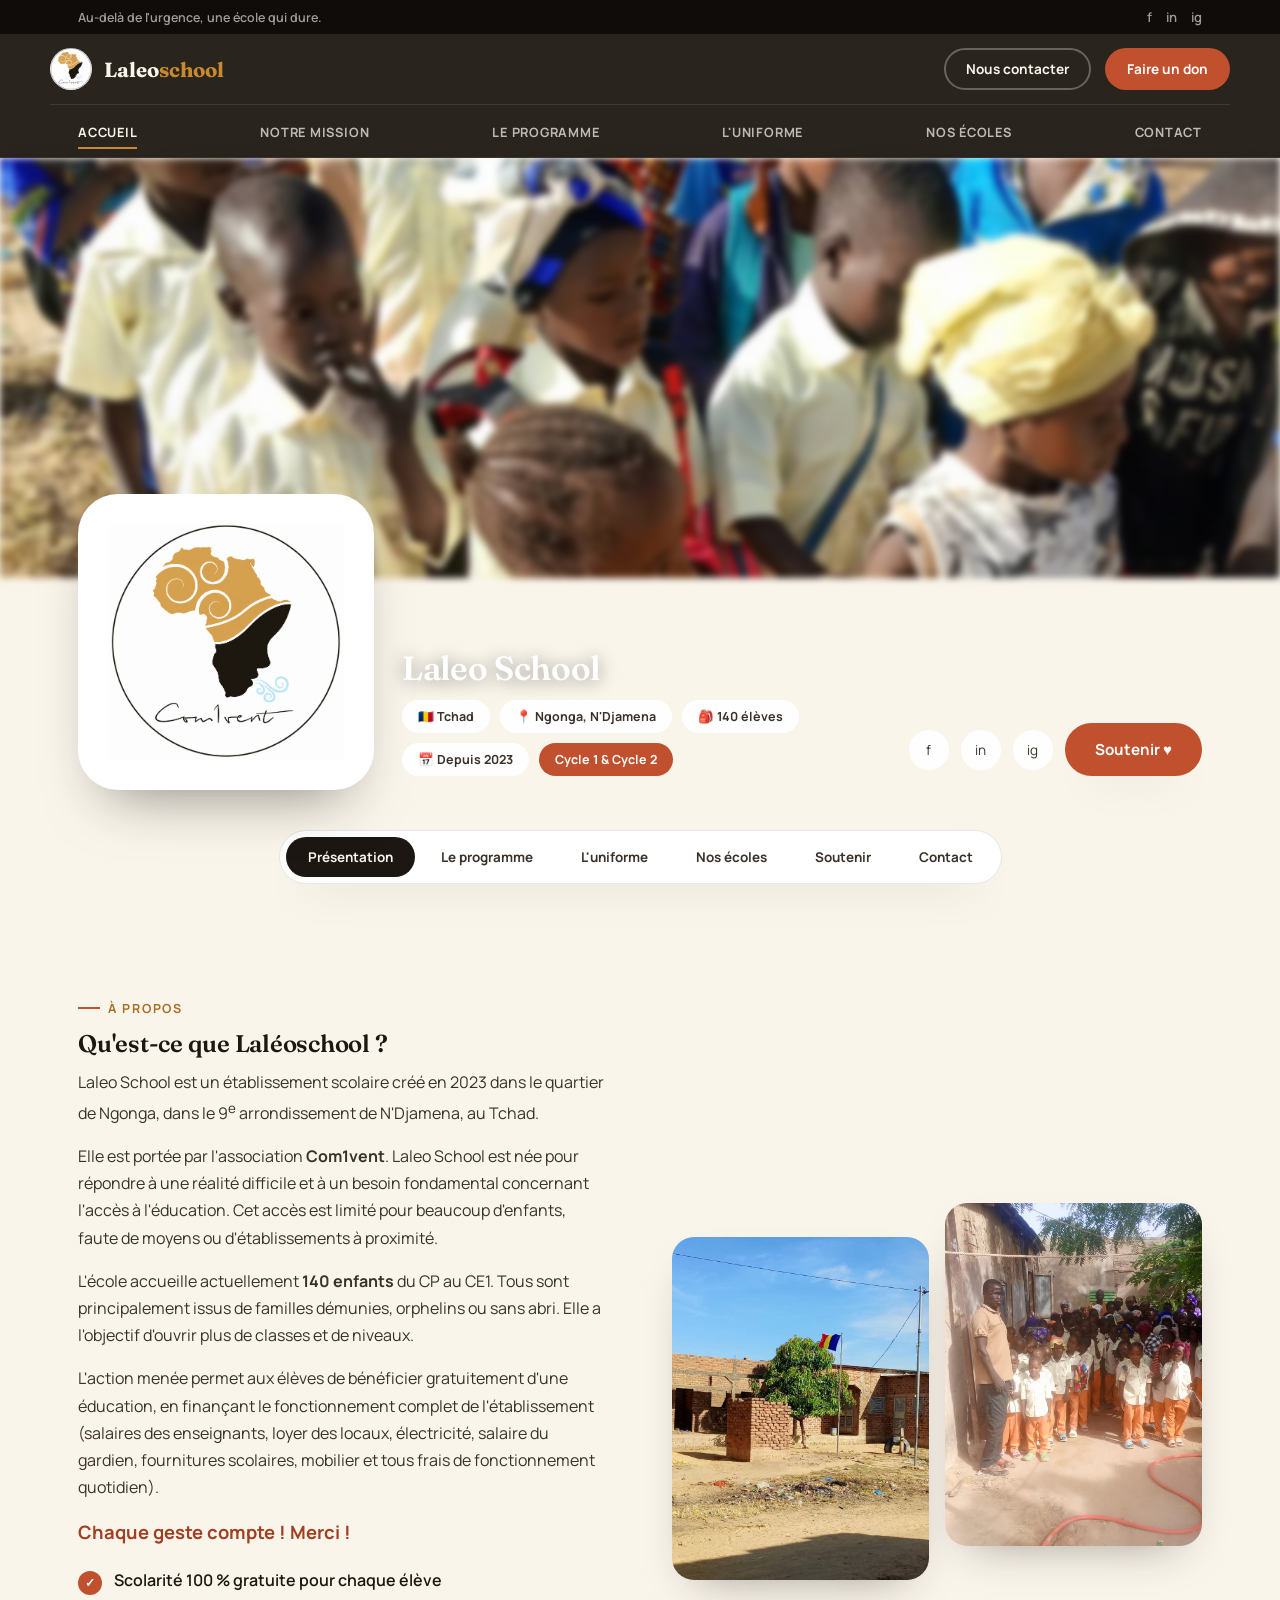
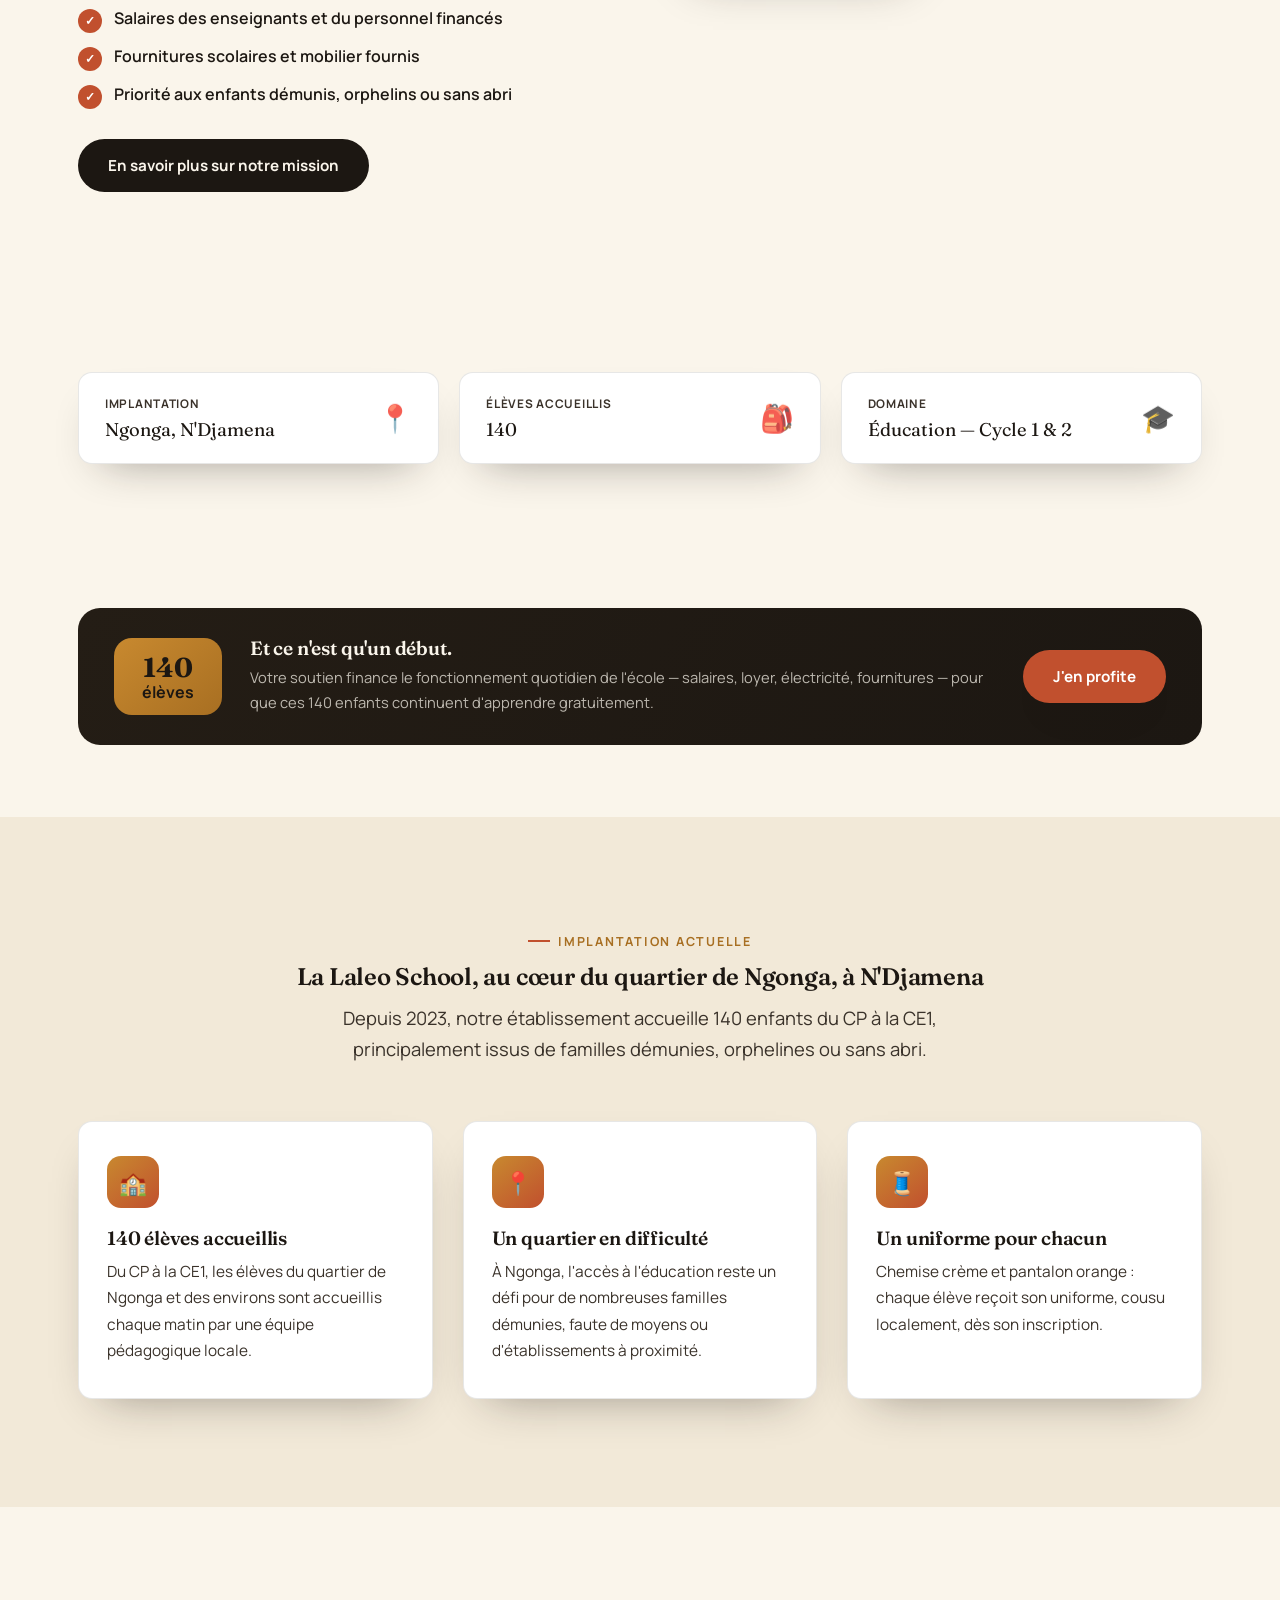
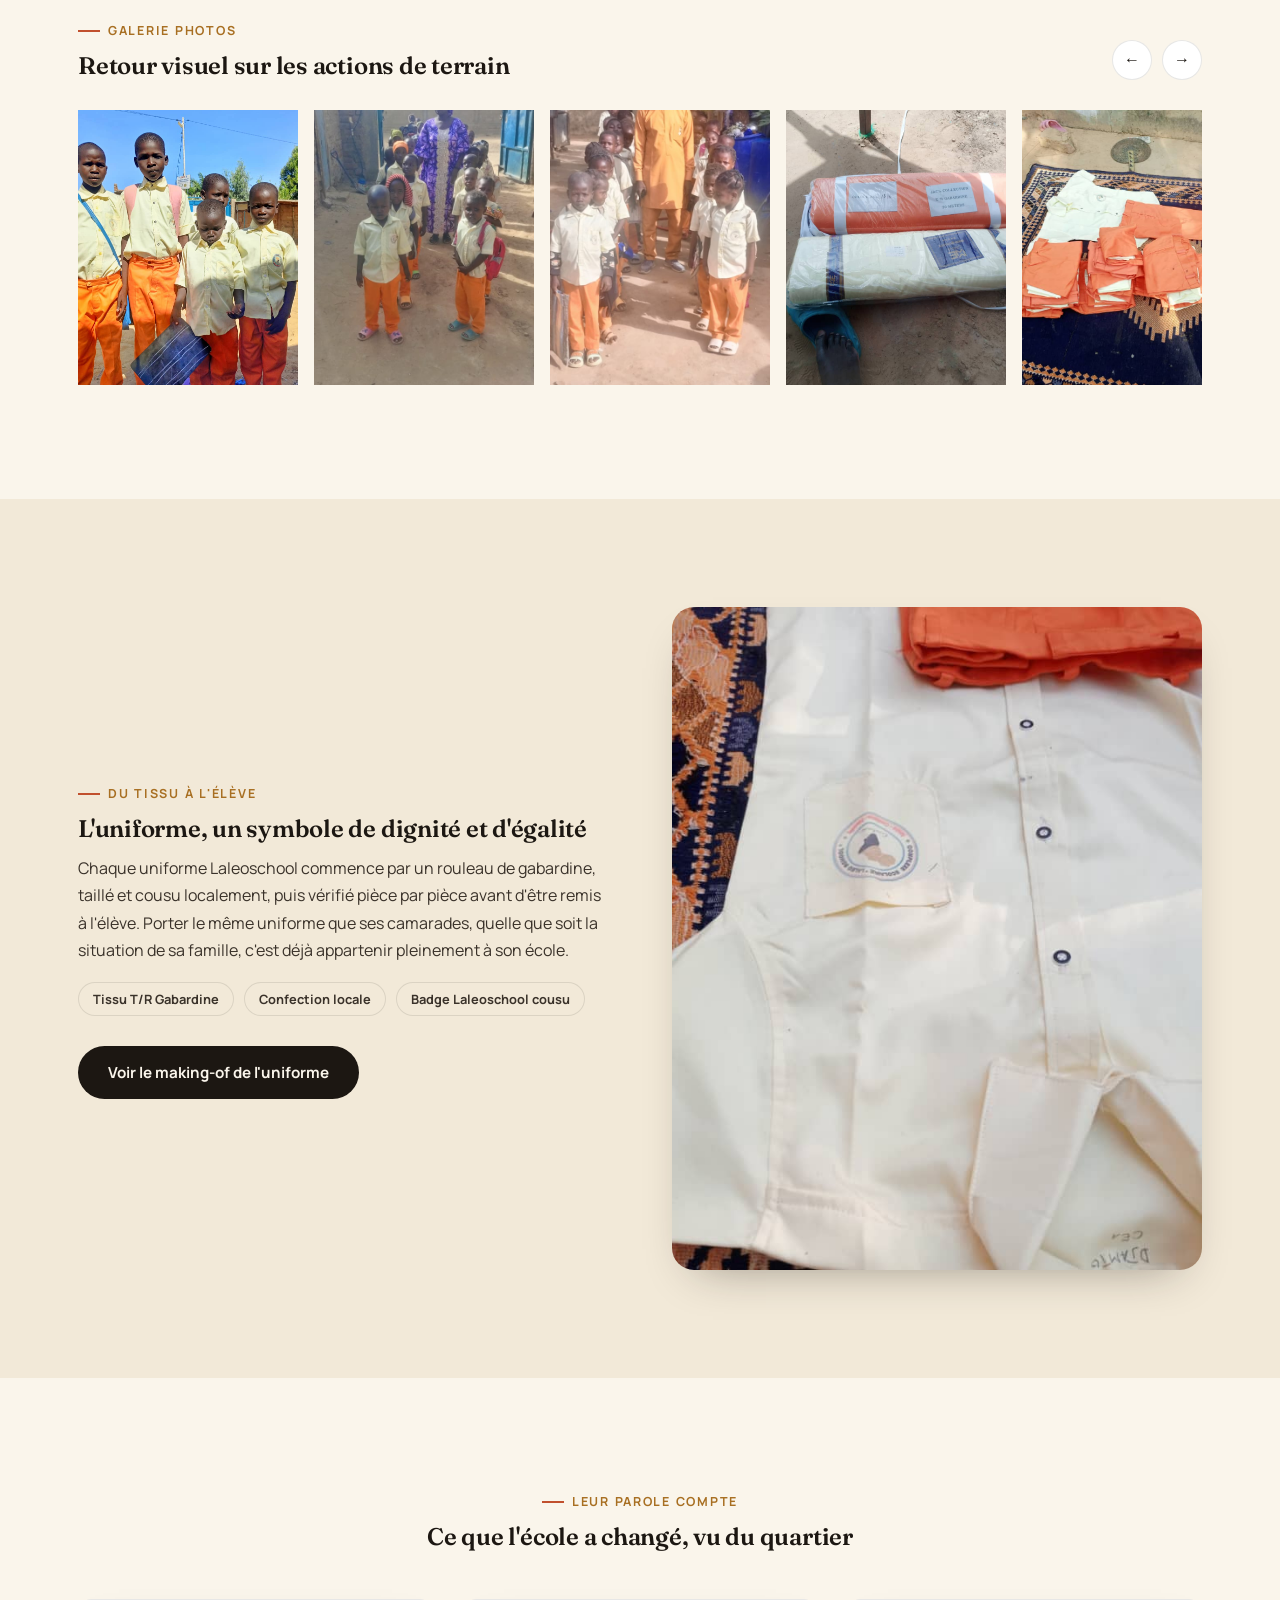
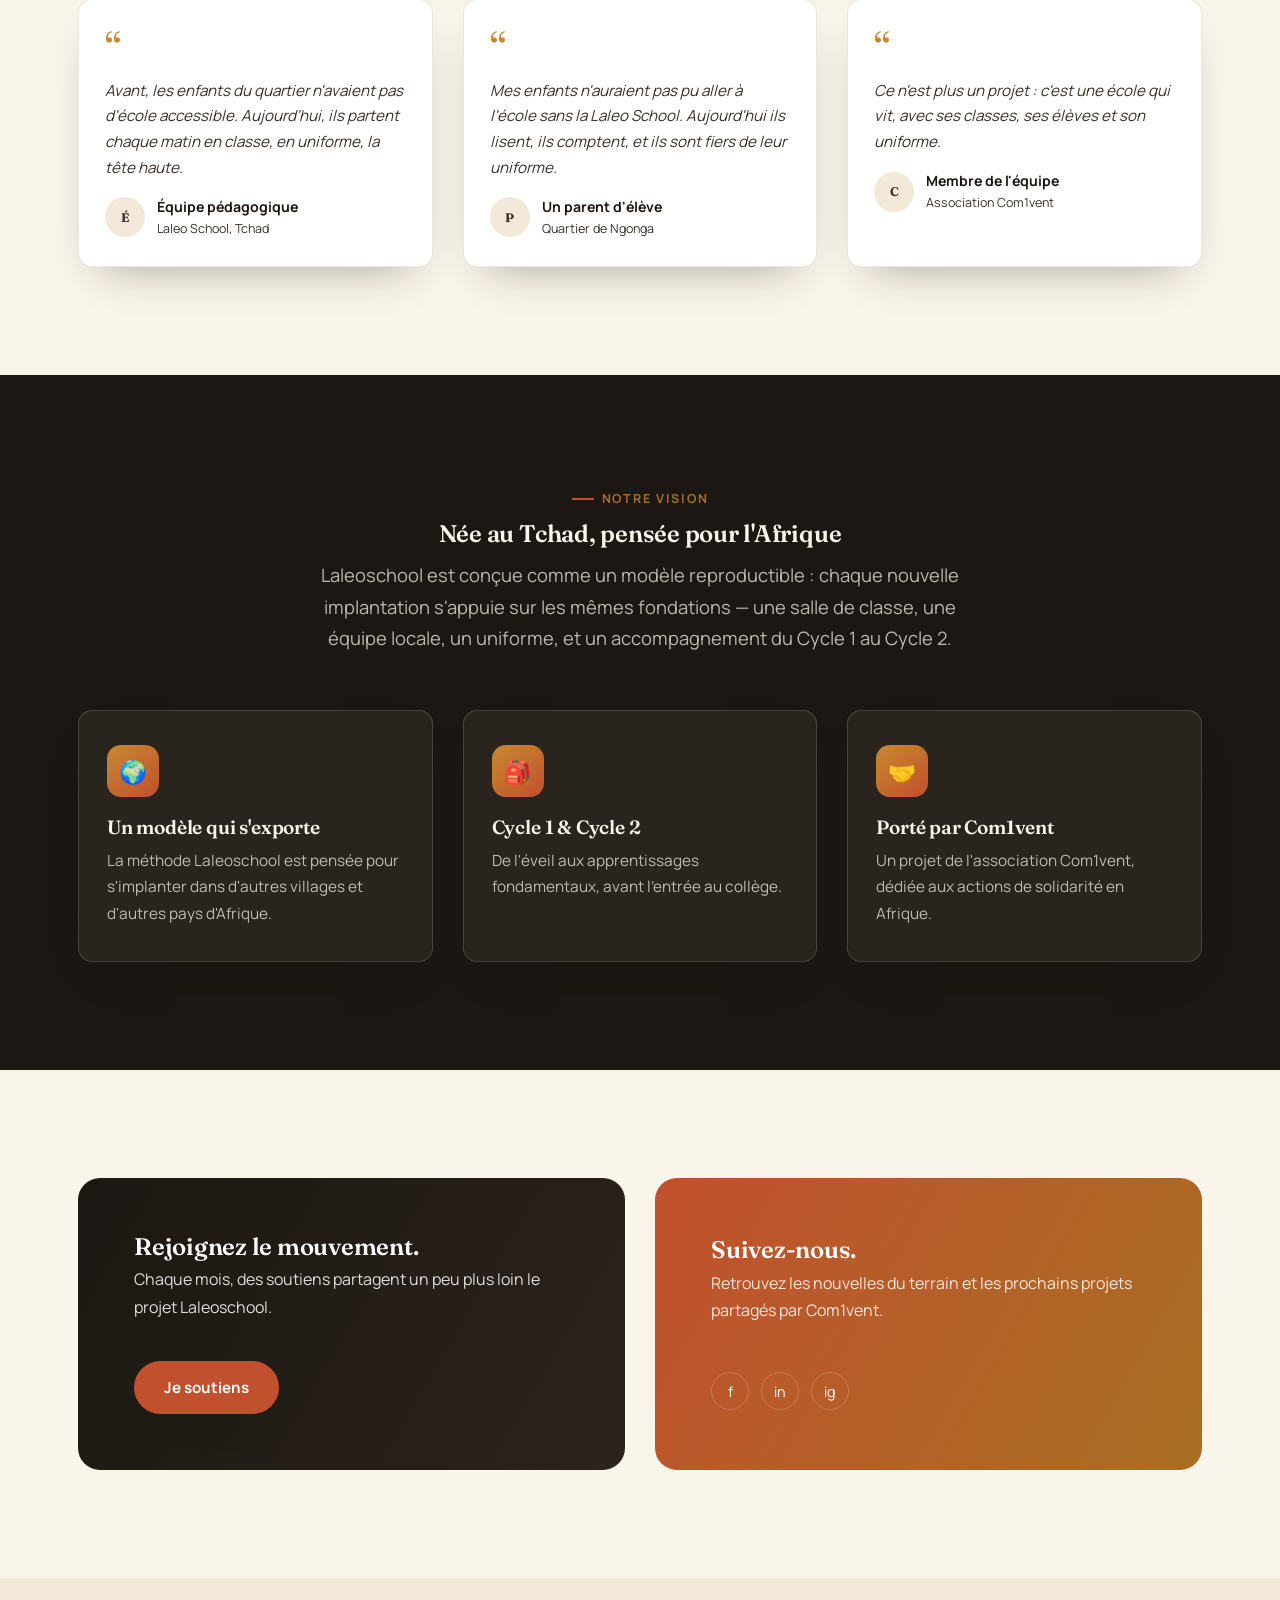
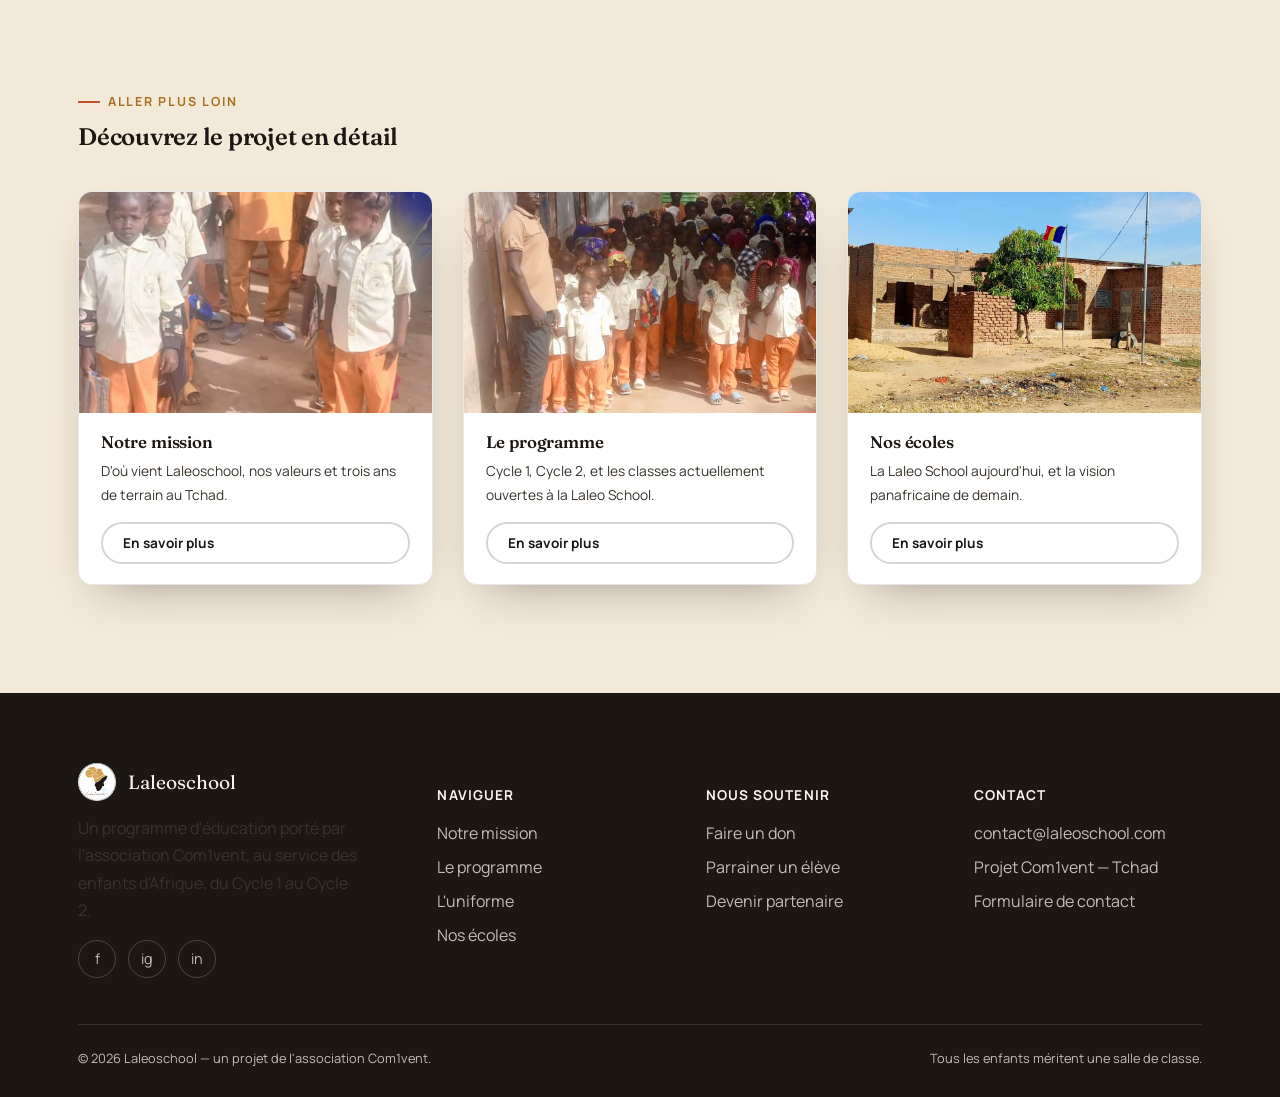
==== commit 86b44ed0: "Space out mobile nav links and drop the "Visiter la Laleo School" CTA - The mobile nav flyout's link" ====
--- a/index.html
+++ b/index.html
@@ -9,6 +9,8 @@
 <meta property="og:description" content="Laleo School construit et soutient des écoles primaires en Afrique, du Cycle 1 au Cycle 2.">
 <meta property="og:image" content="assets/images/logo-laleoschool.png">
 <link rel="icon" href="assets/images/favicon.png" type="image/png">
+<link rel="apple-touch-icon" href="assets/images/apple-touch-icon.png">
+<meta name="theme-color" content="#1c1712">
 <link rel="stylesheet" href="assets/css/style.css">
 </head>
 <body>
@@ -32,7 +34,7 @@
     </a>
     <div class="nav-actions">
       <a href="contact.html" class="btn btn-ghost btn-sm">Nous contacter</a>
-      <a href="contact.html#soutenir" class="btn btn-primary btn-sm">Faire un don</a>
+      <a href="https://amara.assoconnect.com/collect/description/683368-v-compagne-de-dons-pour-soutenir-notre-ecole-partenaire-laleo-school" class="btn btn-primary btn-sm" target="_blank" rel="noopener">Faire un don</a>
       <button class="nav-toggle" aria-label="Ouvrir le menu" aria-expanded="false">
         <span></span><span></span><span></span>
       </button>
@@ -75,7 +77,7 @@
         <a href="#" class="social-mini" aria-label="Facebook">f</a>
         <a href="#" class="social-mini" aria-label="LinkedIn">in</a>
         <a href="#" class="social-mini" aria-label="Instagram">ig</a>
-        <a href="contact.html#soutenir" class="btn btn-primary">Soutenir ♥</a>
+        <a href="https://amara.assoconnect.com/collect/description/683368-v-compagne-de-dons-pour-soutenir-notre-ecole-partenaire-laleo-school" class="btn btn-primary" target="_blank" rel="noopener">Soutenir ♥</a>
       </div>
     </div>
   </section>
@@ -160,7 +162,7 @@
           <h3>Et ce n'est qu'un début.</h3>
           <p>Votre soutien finance le fonctionnement quotidien de l'école — salaires, loyer, électricité, fournitures — pour que ces 140 enfants continuent d'apprendre gratuitement.</p>
         </div>
-        <a href="contact.html#soutenir" class="btn btn-primary">J'en profite</a>
+        <a href="https://amara.assoconnect.com/collect/description/683368-v-compagne-de-dons-pour-soutenir-notre-ecole-partenaire-laleo-school" class="btn btn-primary" target="_blank" rel="noopener">J'en profite</a>
       </div>
     </div>
   </section>
@@ -192,9 +194,6 @@
         </div>
       </div>
 
-      <div class="hero-cta center" style="justify-content:center; margin-top: 44px;">
-        <a href="ecoles.html" class="btn btn-primary">Visiter la Laleo School</a>
-      </div>
     </div>
   </section>
 
@@ -331,7 +330,7 @@
             <h2>Rejoignez le mouvement.</h2>
             <p>Chaque mois, des soutiens partagent un peu plus loin le projet Laleoschool.</p>
           </div>
-          <a href="contact.html#soutenir" class="btn btn-primary">Je soutiens</a>
+          <a href="https://amara.assoconnect.com/collect/description/683368-v-compagne-de-dons-pour-soutenir-notre-ecole-partenaire-laleo-school" class="btn btn-primary" target="_blank" rel="noopener">Je soutiens</a>
         </div>
         <div class="cta-banner reveal">
           <div>
@@ -388,7 +387,9 @@
 
 <div class="lightbox">
   <button class="lightbox-close" aria-label="Fermer">&times;</button>
+  <button class="lightbox-nav lightbox-prev" aria-label="Photo précédente">&larr;</button>
   <img src="" alt="">
+  <button class="lightbox-nav lightbox-next" aria-label="Photo suivante">&rarr;</button>
 </div>
 
 <footer class="site-footer">
@@ -418,7 +419,7 @@
       <div>
         <h5>Nous soutenir</h5>
         <ul>
-          <li><a href="contact.html#soutenir">Faire un don</a></li>
+          <li><a href="https://amara.assoconnect.com/collect/description/683368-v-compagne-de-dons-pour-soutenir-notre-ecole-partenaire-laleo-school" target="_blank" rel="noopener">Faire un don</a></li>
           <li><a href="contact.html#soutenir">Parrainer un élève</a></li>
           <li><a href="contact.html#soutenir">Devenir partenaire</a></li>
         </ul>
--- a/assets/css/style.css
+++ b/assets/css/style.css
@@ -454,6 +454,23 @@
   position: absolute; top: 26px; right: 34px;
   color: var(--white); font-size: 2rem; background: none; border: none; cursor: pointer; line-height: 1;
 }
+.lightbox-nav {
+  display: none;
+  position: absolute; top: 50%; transform: translateY(-50%);
+  width: 48px; height: 48px; border-radius: 50%;
+  border: 1px solid rgba(255,255,255,0.4); background: rgba(255,255,255,0.1);
+  color: var(--white); font-size: 1.3rem; cursor: pointer;
+  align-items: center; justify-content: center;
+}
+.lightbox-nav:hover { background: var(--white); color: var(--ink); }
+.lightbox-prev { left: 16px; }
+.lightbox-next { right: 16px; }
+.lightbox.has-multiple .lightbox-nav { display: flex; }
+@media (max-width: 640px) {
+  .lightbox-nav { width: 40px; height: 40px; }
+  .lightbox-prev { left: 6px; }
+  .lightbox-next { right: 6px; }
+}
 
 /* ---------- Form ---------- */
 .form-card {
@@ -475,7 +492,9 @@
   border: 1.5px solid var(--line);
   background: var(--cream);
   font-family: inherit;
-  font-size: 0.95rem;
+  /* iOS Safari zoome automatiquement sur un champ dont le texte fait
+     moins de 16px au focus ; on reste donc à 16px minimum sur mobile. */
+  font-size: max(0.95rem, 16px);
   color: var(--ink);
   resize: vertical;
 }
@@ -527,7 +546,14 @@
   width: 100%;
   height: 420px;
   object-fit: cover;
+  /* La photo source est carrée et les visages des enfants se trouvent
+     dans son tiers supérieur ; un recadrage centré (par défaut) coupait
+     les têtes. On recadre donc depuis le haut de l'image. */
+  object-position: center 8%;
   display: block;
+  /* Léger flou volontaire : rend les visages des enfants moins
+     nettement identifiables sans dénaturer la photo. */
+  filter: blur(3.5px) saturate(0.98);
 }
 .profile-card {
   max-width: var(--container);
@@ -733,13 +759,17 @@
   .nav-links, .nav-actions .btn-ghost { display: none; }
   .nav-toggle { display: flex; }
   .site-header.is-open .nav-links {
-    display: flex; flex-direction: column; align-items: flex-start; gap: 6px;
+    display: flex; flex-direction: column; align-items: flex-start; gap: 10px;
     position: absolute; top: 100%; left: 0; right: 0;
     background: #17130e; padding: 18px 28px 26px;
     border-bottom: 1px solid rgba(250,245,235,0.1);
   }
   .site-header.is-open .nav-links a { font-size: 0.92rem; }
-  .site-header.is-open .nav-links a { padding: 10px 0; width: 100%; border-bottom: 1px solid rgba(250,245,235,0.06); }
+  .site-header.is-open .nav-links a { padding: 16px 0; width: 100%; border-bottom: 1px solid rgba(250,245,235,0.06); }
+  /* Le soulignement de la page active (::after) chevauche le libellé de
+     l'item suivant une fois les liens empilés verticalement ; le
+     border-bottom de chaque ligne suffit déjà à marquer la séparation. */
+  .site-header.is-open .nav-links a::after { display: none; }
   .topbar { display: none; }
   .section { padding: 72px 0; }
   .stat-bar { grid-template-columns: repeat(2, 1fr); row-gap: 30px; }
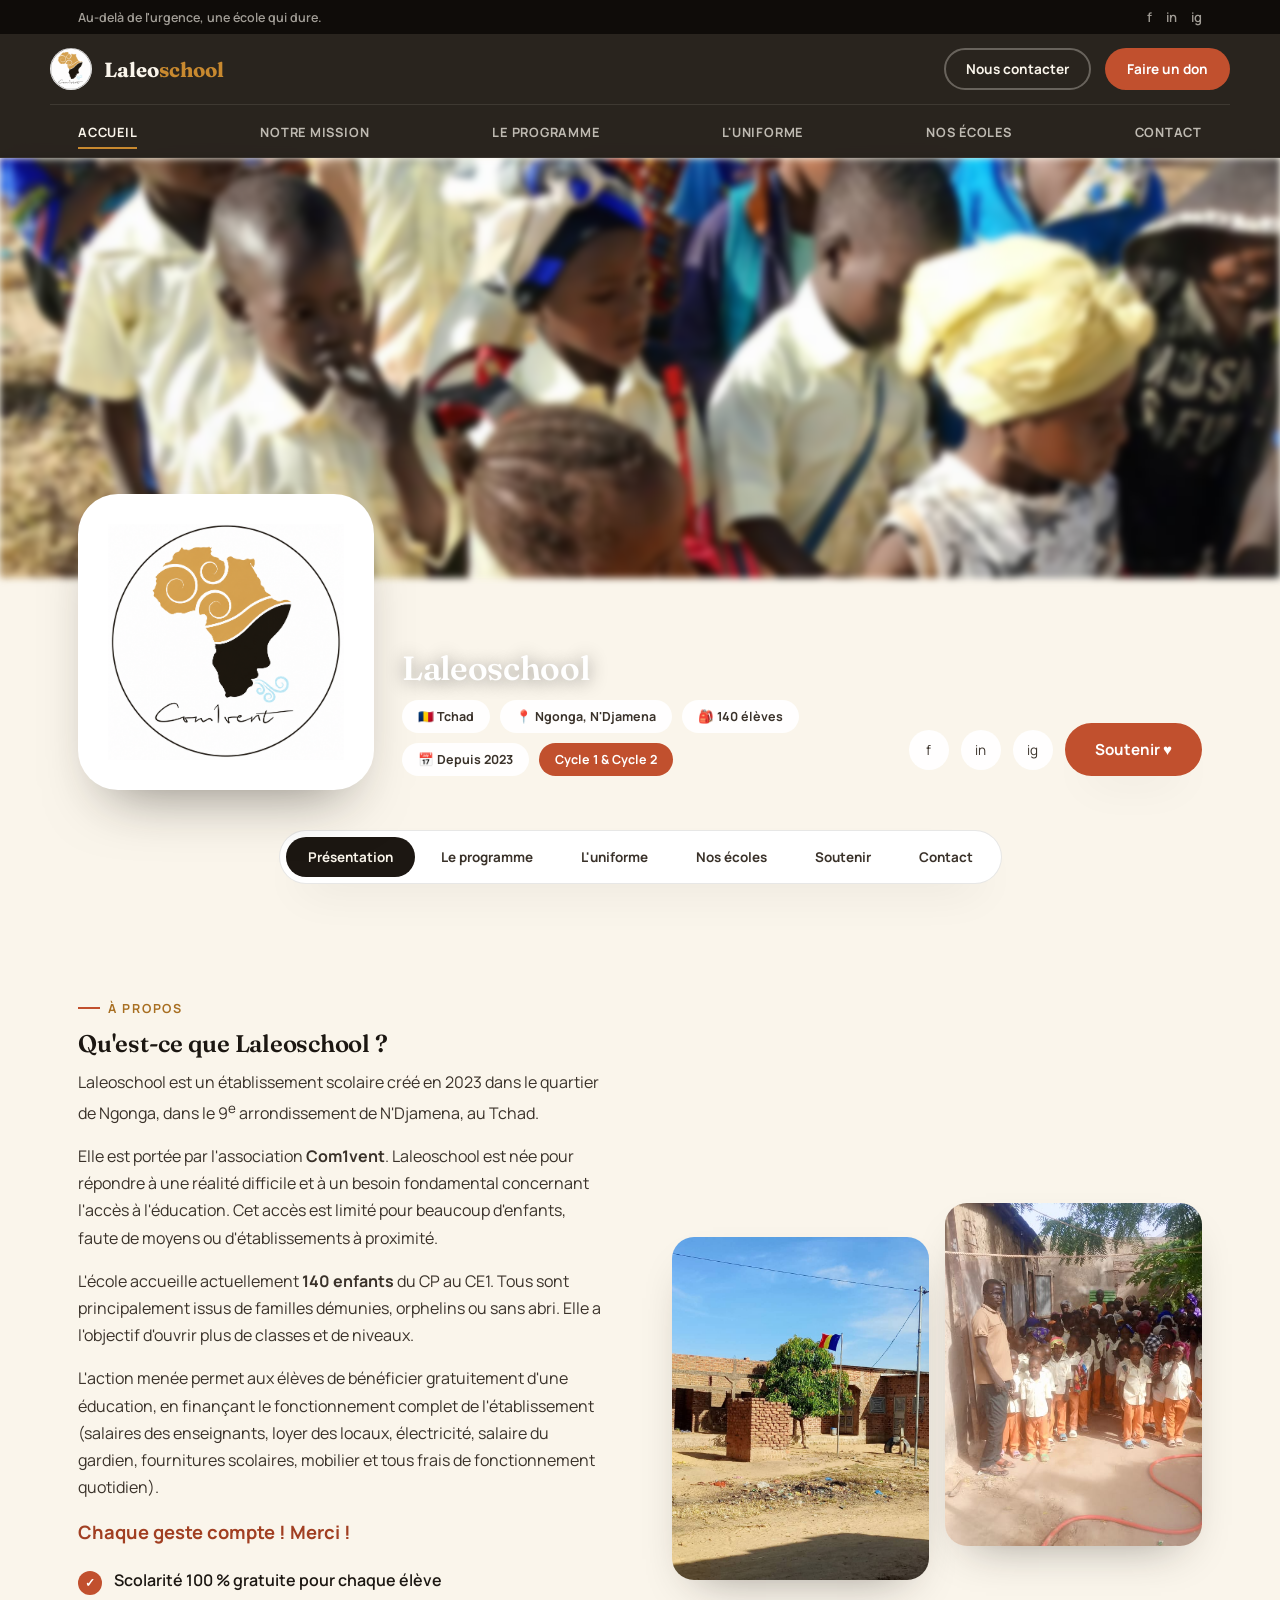
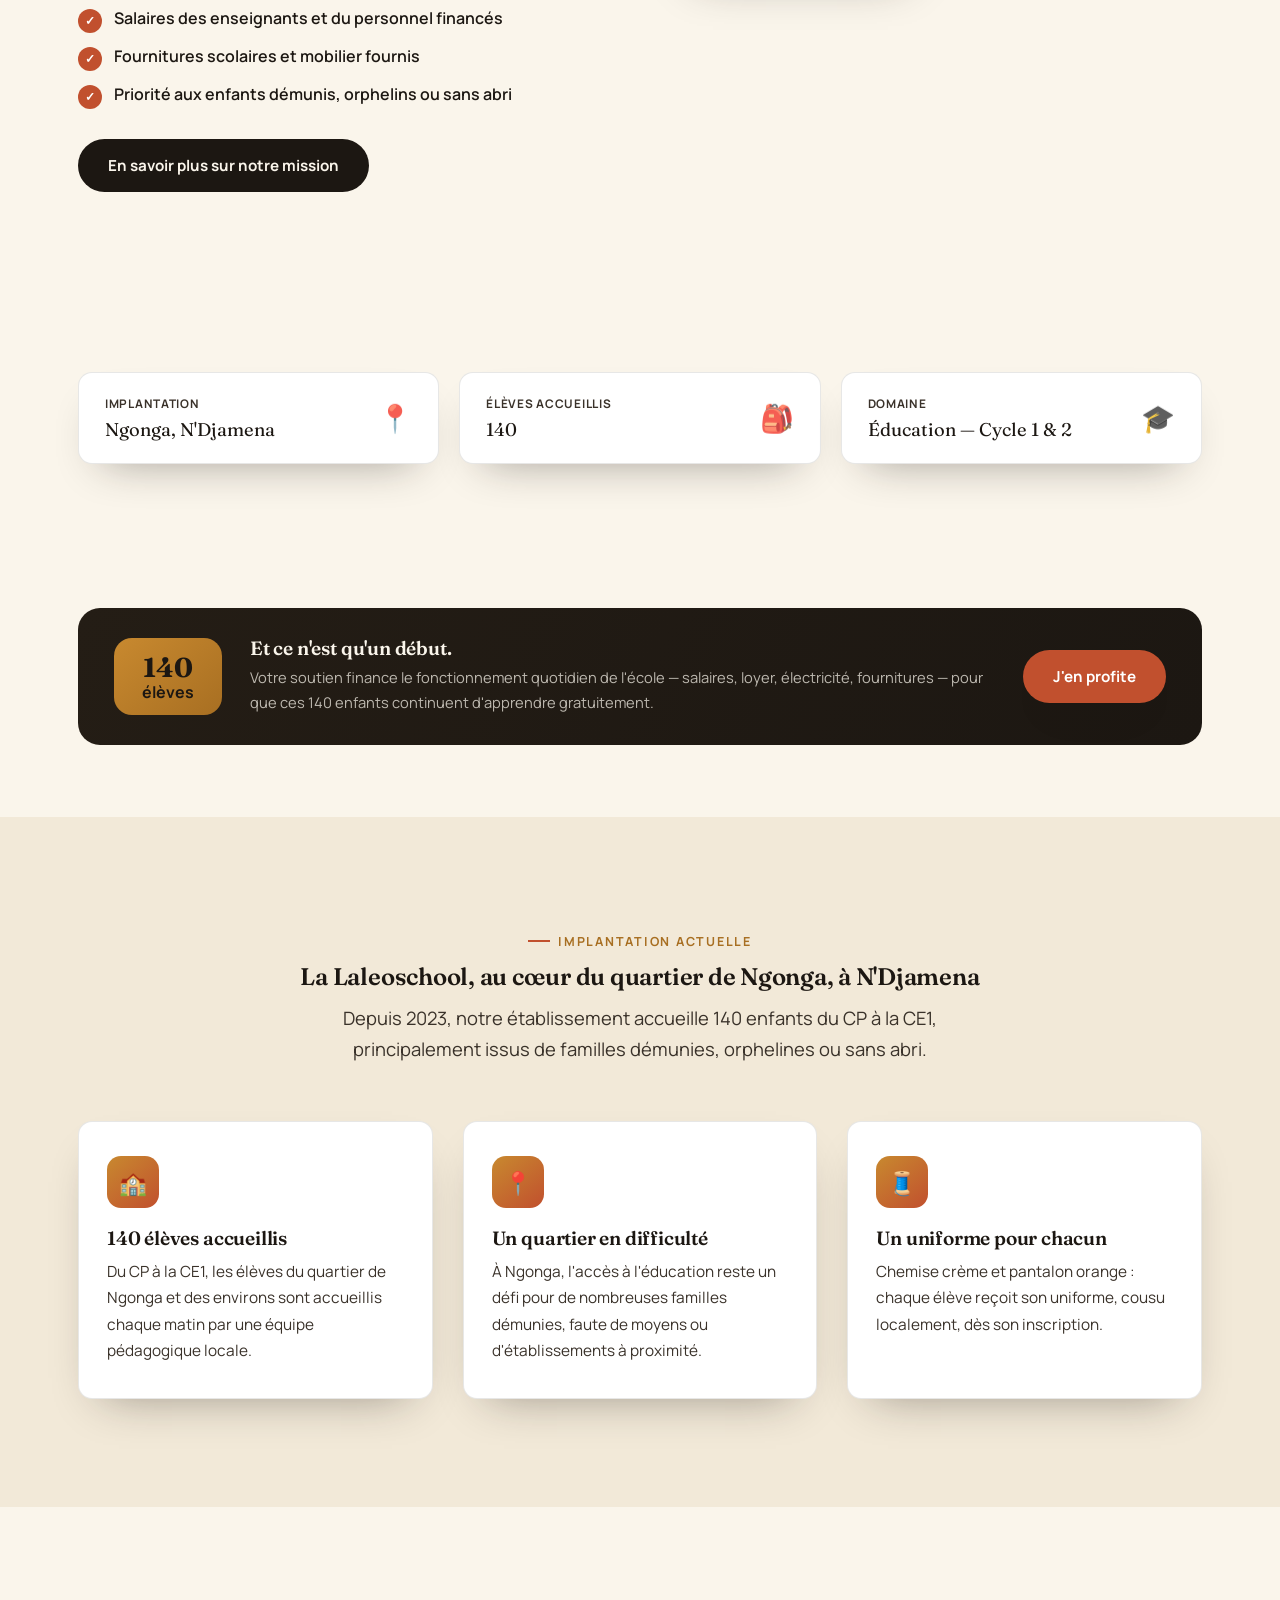
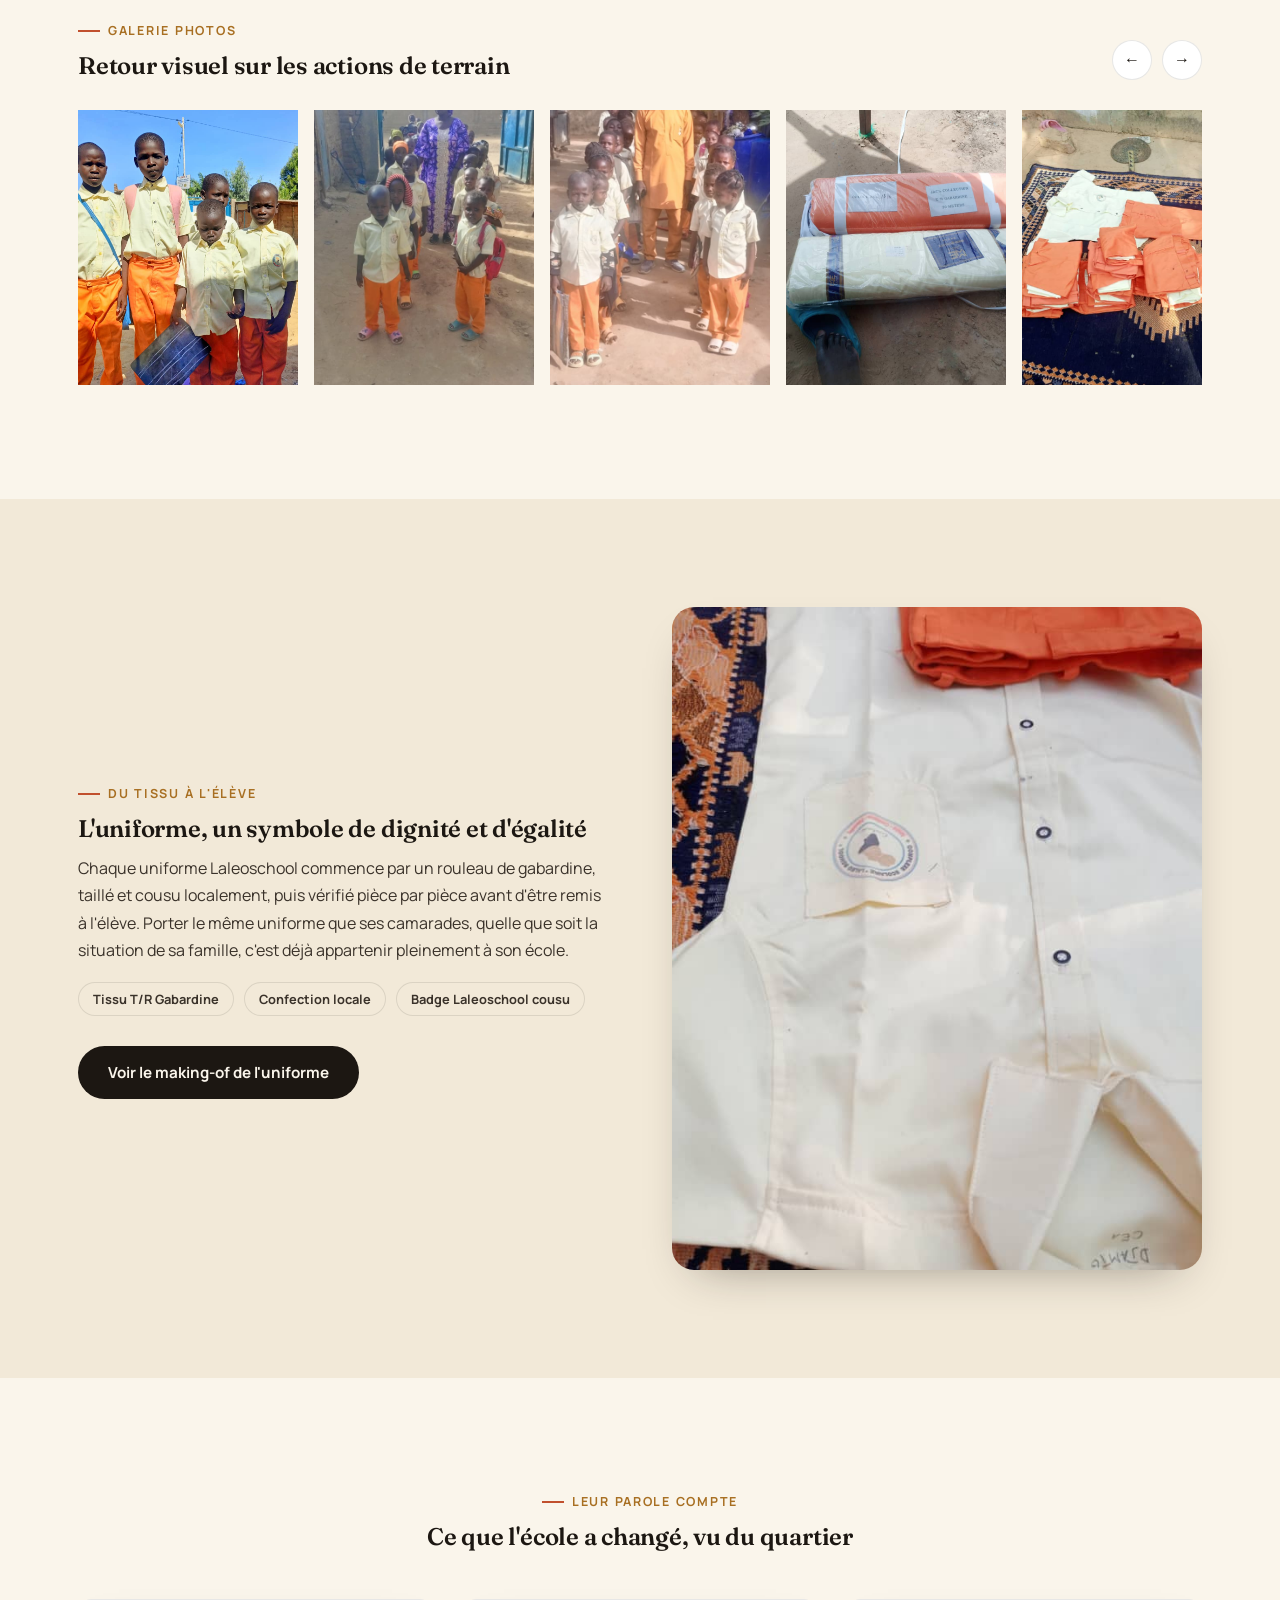
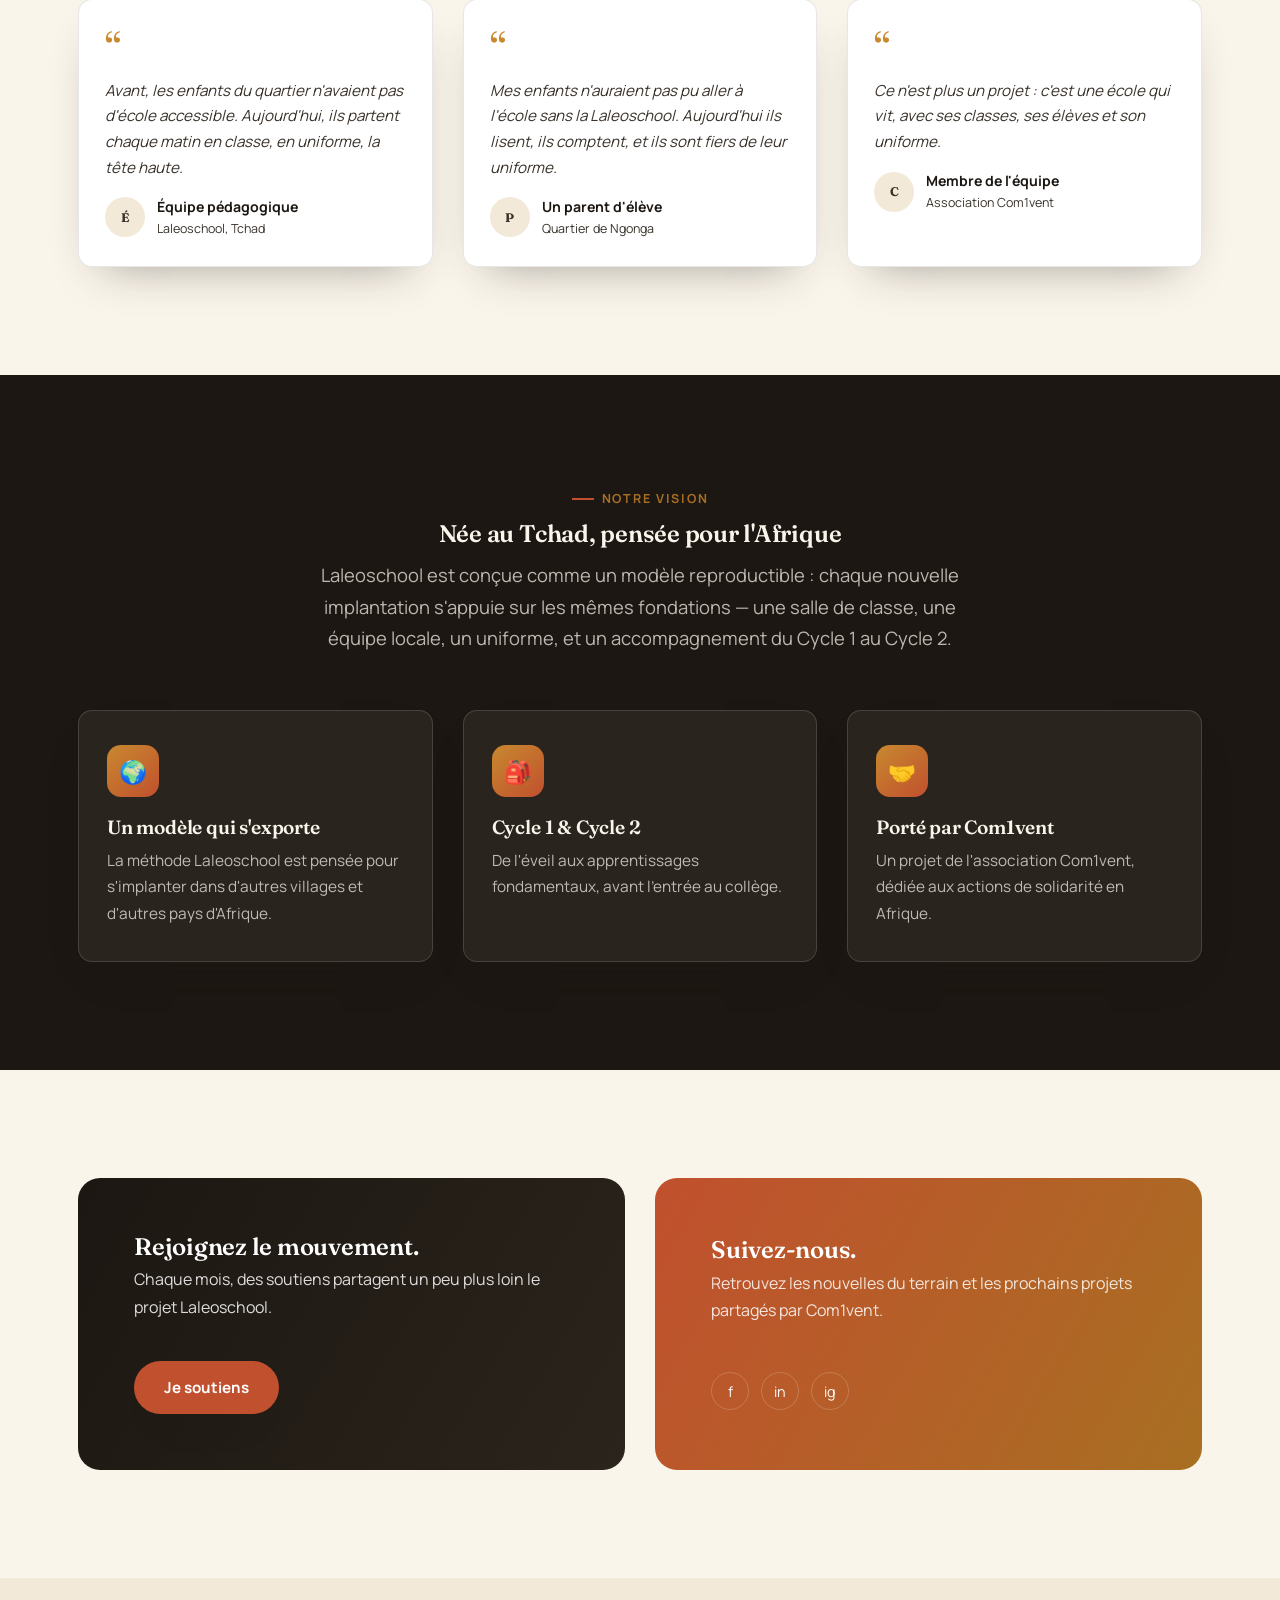
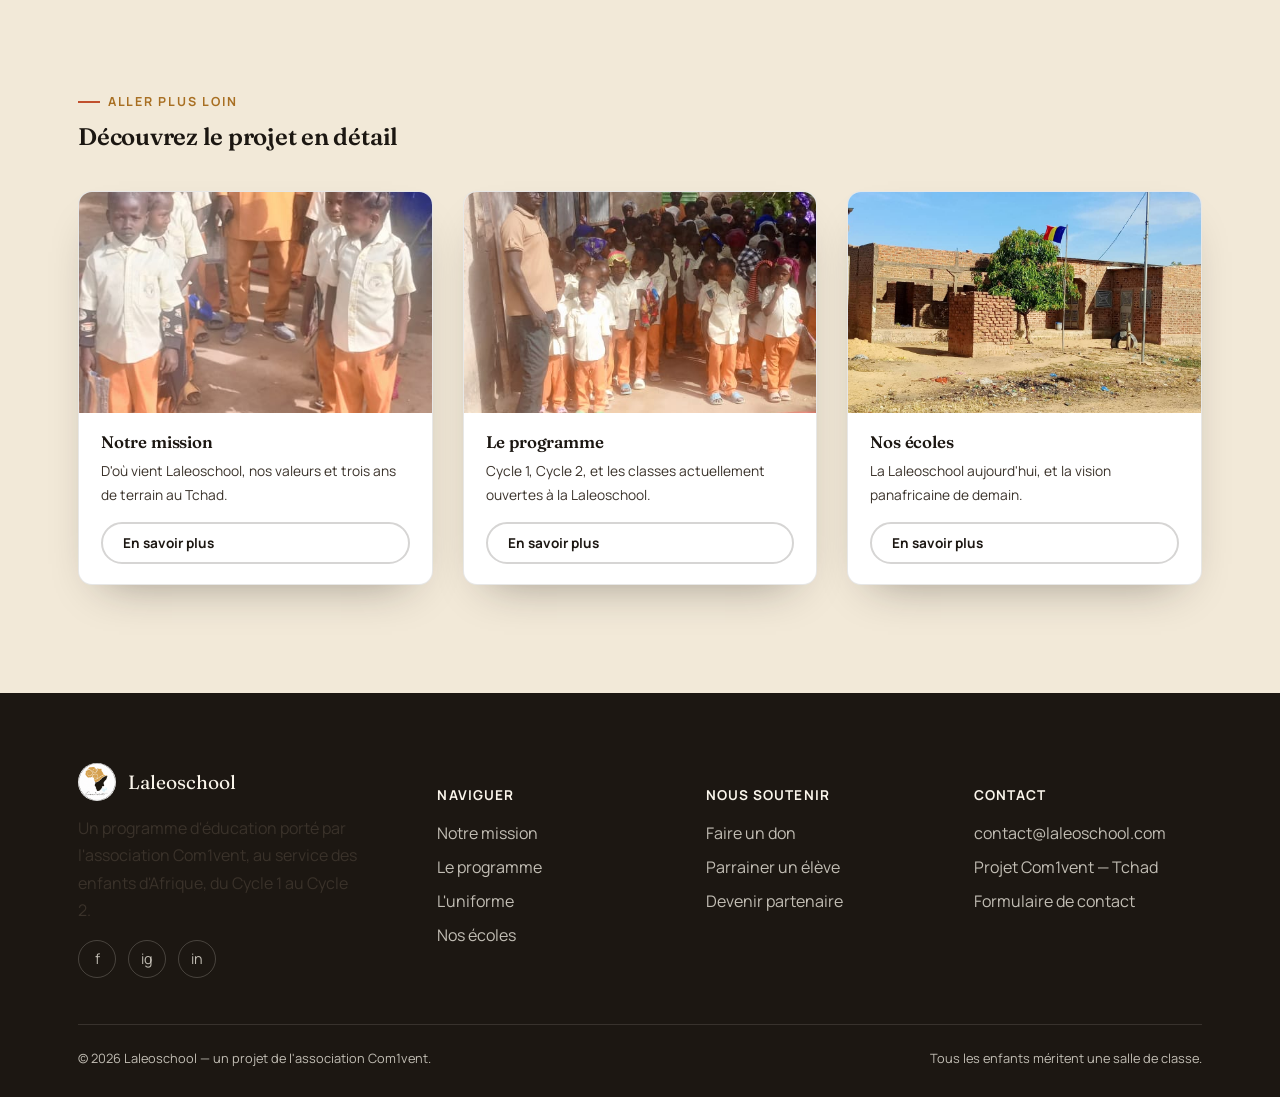
==== commit d8ed6db7: "Normalize every mention of "Laleoschool" to one word Content used "Laleo School" (two words) and one" ====
--- a/index.html
+++ b/index.html
@@ -4,9 +4,9 @@
 <meta charset="UTF-8">
 <meta name="viewport" content="width=device-width, initial-scale=1.0">
 <title>Laleoschool — Une école, un uniforme, un avenir pour l'enfant africain</title>
-<meta name="description" content="Laleo School construit et soutient des écoles primaires en Afrique, du Cycle 1 au Cycle 2, et habille chaque élève d'un uniforme cousu pour lui redonner sa dignité.">
+<meta name="description" content="Laleoschool construit et soutient des écoles primaires en Afrique, du Cycle 1 au Cycle 2, et habille chaque élève d'un uniforme cousu pour lui redonner sa dignité.">
 <meta property="og:title" content="Laleoschool — Une école, un uniforme, un avenir">
-<meta property="og:description" content="Laleo School construit et soutient des écoles primaires en Afrique, du Cycle 1 au Cycle 2.">
+<meta property="og:description" content="Laleoschool construit et soutient des écoles primaires en Afrique, du Cycle 1 au Cycle 2.">
 <meta property="og:image" content="assets/images/logo-laleoschool.png">
 <link rel="icon" href="assets/images/favicon.png" type="image/png">
 <link rel="apple-touch-icon" href="assets/images/apple-touch-icon.png">
@@ -19,9 +19,9 @@
   <div class="wrap">
     <span>Au-delà de l'urgence, une école qui dure.</span>
     <div class="topbar-social">
-      <a href="#" aria-label="Facebook">f</a>
+      <a href="https://www.facebook.com/profile.php?id=61594226341670" aria-label="Facebook" target="_blank" rel="noopener">f</a>
       <a href="#" aria-label="LinkedIn">in</a>
-      <a href="#" aria-label="Instagram">ig</a>
+      <a href="https://www.instagram.com/laleo_school/" aria-label="Instagram" target="_blank" rel="noopener">ig</a>
     </div>
   </div>
 </div>
@@ -58,13 +58,13 @@
 
   <!-- PROFIL DE L'ECOLE -->
   <section class="profile-hero">
-    <img class="banner" src="assets/images/eleves-groupe-cour.jpg" alt="Élèves de la Laleo School réunis dans la cour">
+    <img class="banner" src="assets/images/eleves-groupe-cour.jpg" alt="Élèves de la Laleoschool réunis dans la cour">
     <div class="profile-card">
       <div class="logo-box">
         <img src="assets/images/logo-laleoschool.png" alt="Logo Laleoschool / Com1vent">
       </div>
       <div class="identity reveal is-visible">
-        <h1>Laleo School</h1>
+        <h1>Laleoschool</h1>
         <div class="badges">
           <span class="badge-chip">🇹🇩 Tchad</span>
           <span class="badge-chip">📍 Ngonga, N'Djamena</span>
@@ -74,9 +74,9 @@
         </div>
       </div>
       <div class="profile-actions reveal is-visible">
-        <a href="#" class="social-mini" aria-label="Facebook">f</a>
+        <a href="https://www.facebook.com/profile.php?id=61594226341670" class="social-mini" aria-label="Facebook" target="_blank" rel="noopener">f</a>
         <a href="#" class="social-mini" aria-label="LinkedIn">in</a>
-        <a href="#" class="social-mini" aria-label="Instagram">ig</a>
+        <a href="https://www.instagram.com/laleo_school/" class="social-mini" aria-label="Instagram" target="_blank" rel="noopener">ig</a>
         <a href="https://amara.assoconnect.com/collect/description/683368-v-compagne-de-dons-pour-soutenir-notre-ecole-partenaire-laleo-school" class="btn btn-primary" target="_blank" rel="noopener">Soutenir ♥</a>
       </div>
     </div>
@@ -101,9 +101,9 @@
     <div class="wrap split">
       <div class="reveal">
         <div class="eyebrow">À propos</div>
-        <h2>Qu'est-ce que Laléoschool ?</h2>
-        <p>Laleo School est un établissement scolaire créé en 2023 dans le quartier de Ngonga, dans le 9<sup>e</sup> arrondissement de N'Djamena, au Tchad.</p>
-        <p>Elle est portée par l'association <strong>Com1vent</strong>. Laleo School est née pour répondre à une réalité difficile et à un besoin fondamental concernant l'accès à l'éducation. Cet accès est limité pour beaucoup d'enfants, faute de moyens ou d'établissements à proximité.</p>
+        <h2>Qu'est-ce que Laleoschool ?</h2>
+        <p>Laleoschool est un établissement scolaire créé en 2023 dans le quartier de Ngonga, dans le 9<sup>e</sup> arrondissement de N'Djamena, au Tchad.</p>
+        <p>Elle est portée par l'association <strong>Com1vent</strong>. Laleoschool est née pour répondre à une réalité difficile et à un besoin fondamental concernant l'accès à l'éducation. Cet accès est limité pour beaucoup d'enfants, faute de moyens ou d'établissements à proximité.</p>
         <p>L'école accueille actuellement <strong>140 enfants</strong> du CP au CE1. Tous sont principalement issus de familles démunies, orphelins ou sans abri. Elle a l'objectif d'ouvrir plus de classes et de niveaux.</p>
         <p>L'action menée permet aux élèves de bénéficier gratuitement d'une éducation, en finançant le fonctionnement complet de l'établissement (salaires des enseignants, loyer des locaux, électricité, salaire du gardien, fournitures scolaires, mobilier et tous frais de fonctionnement quotidien).</p>
         <p class="lede" style="color:var(--terracotta-dark); font-weight:700;">Chaque geste compte ! Merci !</p>
@@ -118,7 +118,7 @@
         </div>
       </div>
       <div class="split-media two-up reveal">
-        <img src="assets/images/ecole-batiment-drapeau-tchad.jpg" alt="Bâtiment de l'école Laleo School au Tchad">
+        <img src="assets/images/ecole-batiment-drapeau-tchad.jpg" alt="Bâtiment de l'école Laleoschool au Tchad">
         <img src="assets/images/assemblee-ecole-cour.jpg" alt="Rassemblement des élèves dans la cour">
       </div>
     </div>
@@ -172,7 +172,7 @@
     <div class="wrap">
       <div class="center reveal" style="margin: 0 auto 56px;">
         <div class="eyebrow" style="justify-content:center;">Implantation actuelle</div>
-        <h2>La Laleo School, au cœur du quartier de Ngonga, à N'Djamena</h2>
+        <h2>La Laleoschool, au cœur du quartier de Ngonga, à N'Djamena</h2>
         <p class="lede">Depuis 2023, notre établissement accueille 140 enfants du CP à la CE1, principalement issus de familles démunies, orphelines ou sans abri.</p>
       </div>
 
@@ -270,12 +270,12 @@
           <p>Avant, les enfants du quartier n'avaient pas d'école accessible. Aujourd'hui, ils partent chaque matin en classe, en uniforme, la tête haute.</p>
           <div class="who">
             <span class="avatar">É</span>
-            <div><strong>Équipe pédagogique</strong><span>Laleo School, Tchad</span></div>
+            <div><strong>Équipe pédagogique</strong><span>Laleoschool, Tchad</span></div>
           </div>
         </div>
         <div class="testimonial-card reveal">
           <span class="quote-mark">&#8220;</span>
-          <p>Mes enfants n'auraient pas pu aller à l'école sans la Laleo School. Aujourd'hui ils lisent, ils comptent, et ils sont fiers de leur uniforme.</p>
+          <p>Mes enfants n'auraient pas pu aller à l'école sans la Laleoschool. Aujourd'hui ils lisent, ils comptent, et ils sont fiers de leur uniforme.</p>
           <div class="who">
             <span class="avatar">P</span>
             <div><strong>Un parent d'élève</strong><span>Quartier de Ngonga</span></div>
@@ -338,9 +338,9 @@
             <p>Retrouvez les nouvelles du terrain et les prochains projets partagés par Com1vent.</p>
           </div>
           <div class="social-row">
-            <a href="#" aria-label="Facebook">f</a>
+            <a href="https://www.facebook.com/profile.php?id=61594226341670" aria-label="Facebook" target="_blank" rel="noopener">f</a>
             <a href="#" aria-label="LinkedIn">in</a>
-            <a href="#" aria-label="Instagram">ig</a>
+            <a href="https://www.instagram.com/laleo_school/" aria-label="Instagram" target="_blank" rel="noopener">ig</a>
           </div>
         </div>
       </div>
@@ -367,7 +367,7 @@
           <img src="assets/images/assemblee-ecole-cour.jpg" alt="Le programme pédagogique">
           <div class="body">
             <h4>Le programme</h4>
-            <p>Cycle 1, Cycle 2, et les classes actuellement ouvertes à la Laleo School.</p>
+            <p>Cycle 1, Cycle 2, et les classes actuellement ouvertes à la Laleoschool.</p>
             <span class="btn btn-ghost btn-sm">En savoir plus</span>
           </div>
         </a>
@@ -375,7 +375,7 @@
           <img src="assets/images/ecole-batiment-drapeau-tchad.jpg" alt="Nos écoles">
           <div class="body">
             <h4>Nos écoles</h4>
-            <p>La Laleo School aujourd'hui, et la vision panafricaine de demain.</p>
+            <p>La Laleoschool aujourd'hui, et la vision panafricaine de demain.</p>
             <span class="btn btn-ghost btn-sm">En savoir plus</span>
           </div>
         </a>
@@ -402,8 +402,8 @@
         </div>
         <p style="max-width:280px;">Un programme d'éducation porté par l'association Com1vent, au service des enfants d'Afrique, du Cycle 1 au Cycle 2.</p>
         <div class="social-row">
-          <a href="#" aria-label="Facebook">f</a>
-          <a href="#" aria-label="Instagram">ig</a>
+          <a href="https://www.facebook.com/profile.php?id=61594226341670" aria-label="Facebook" target="_blank" rel="noopener">f</a>
+          <a href="https://www.instagram.com/laleo_school/" aria-label="Instagram" target="_blank" rel="noopener">ig</a>
           <a href="#" aria-label="LinkedIn">in</a>
         </div>
       </div>
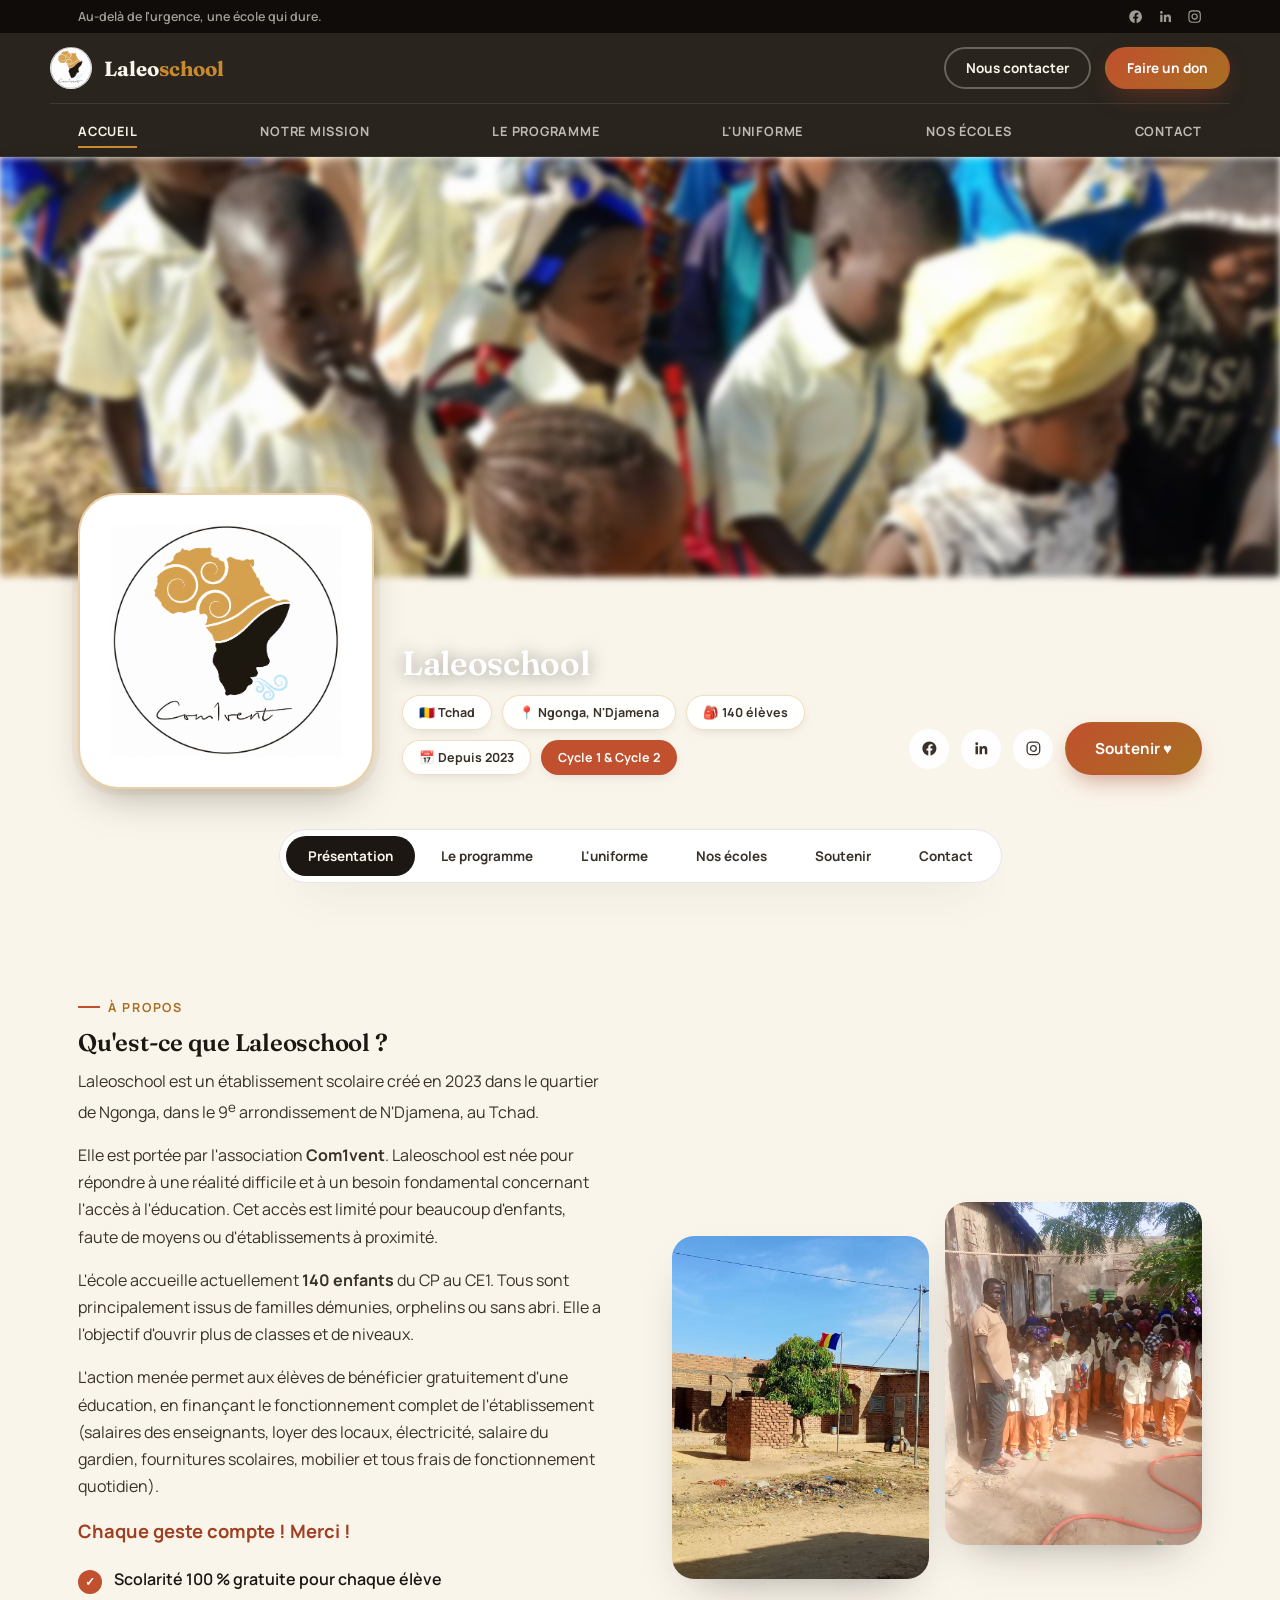
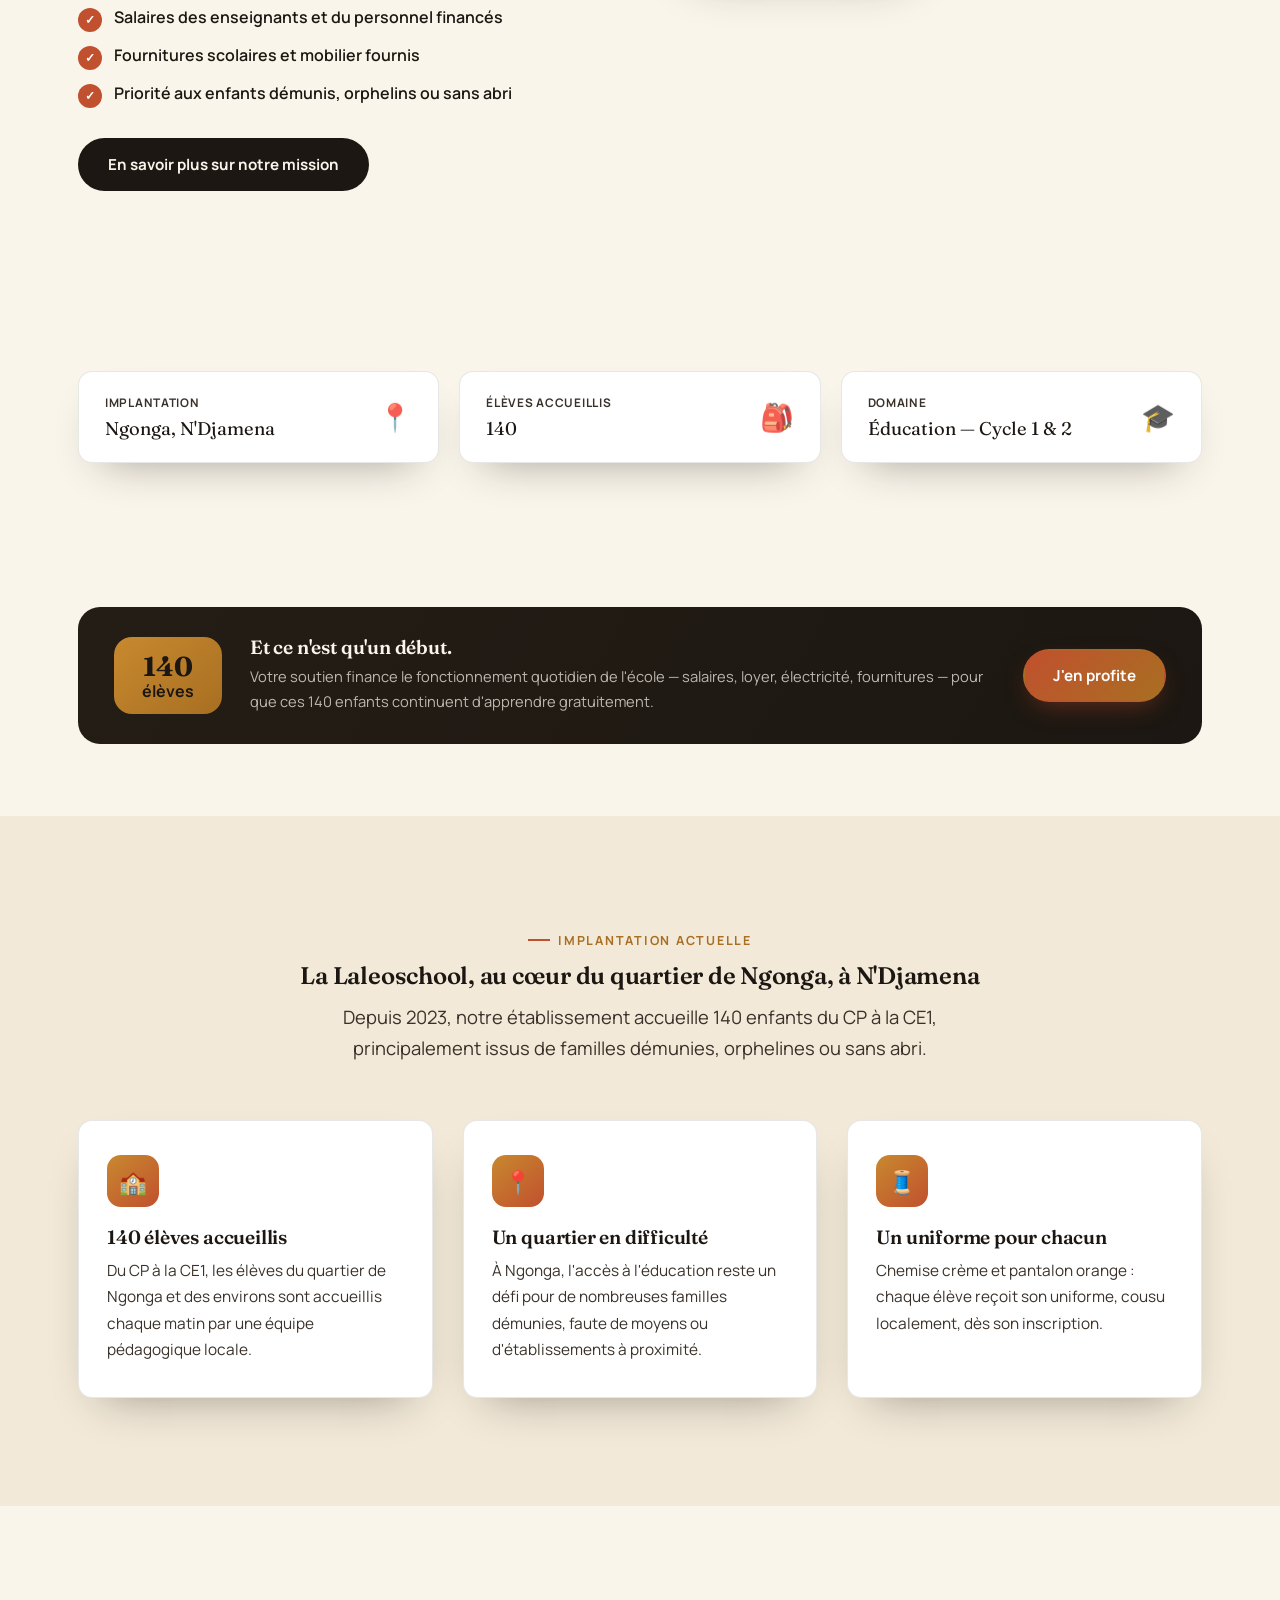
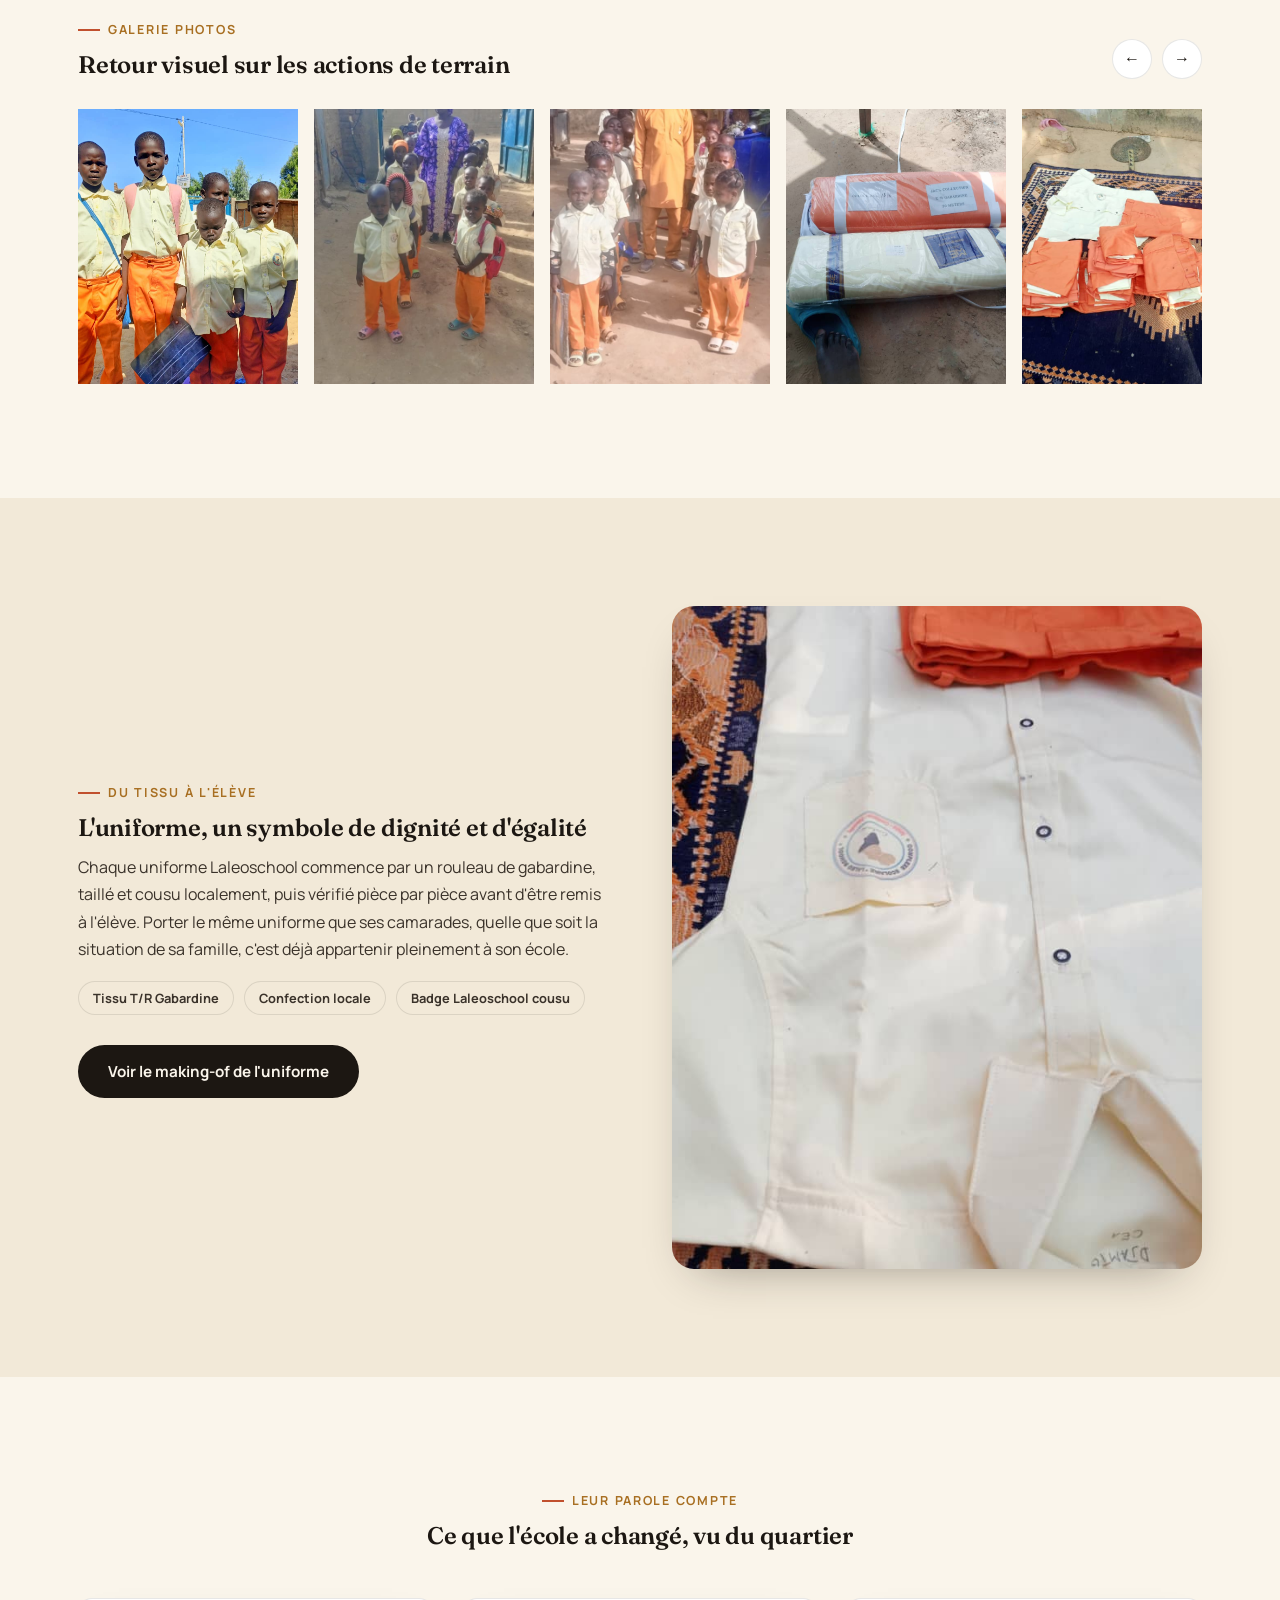
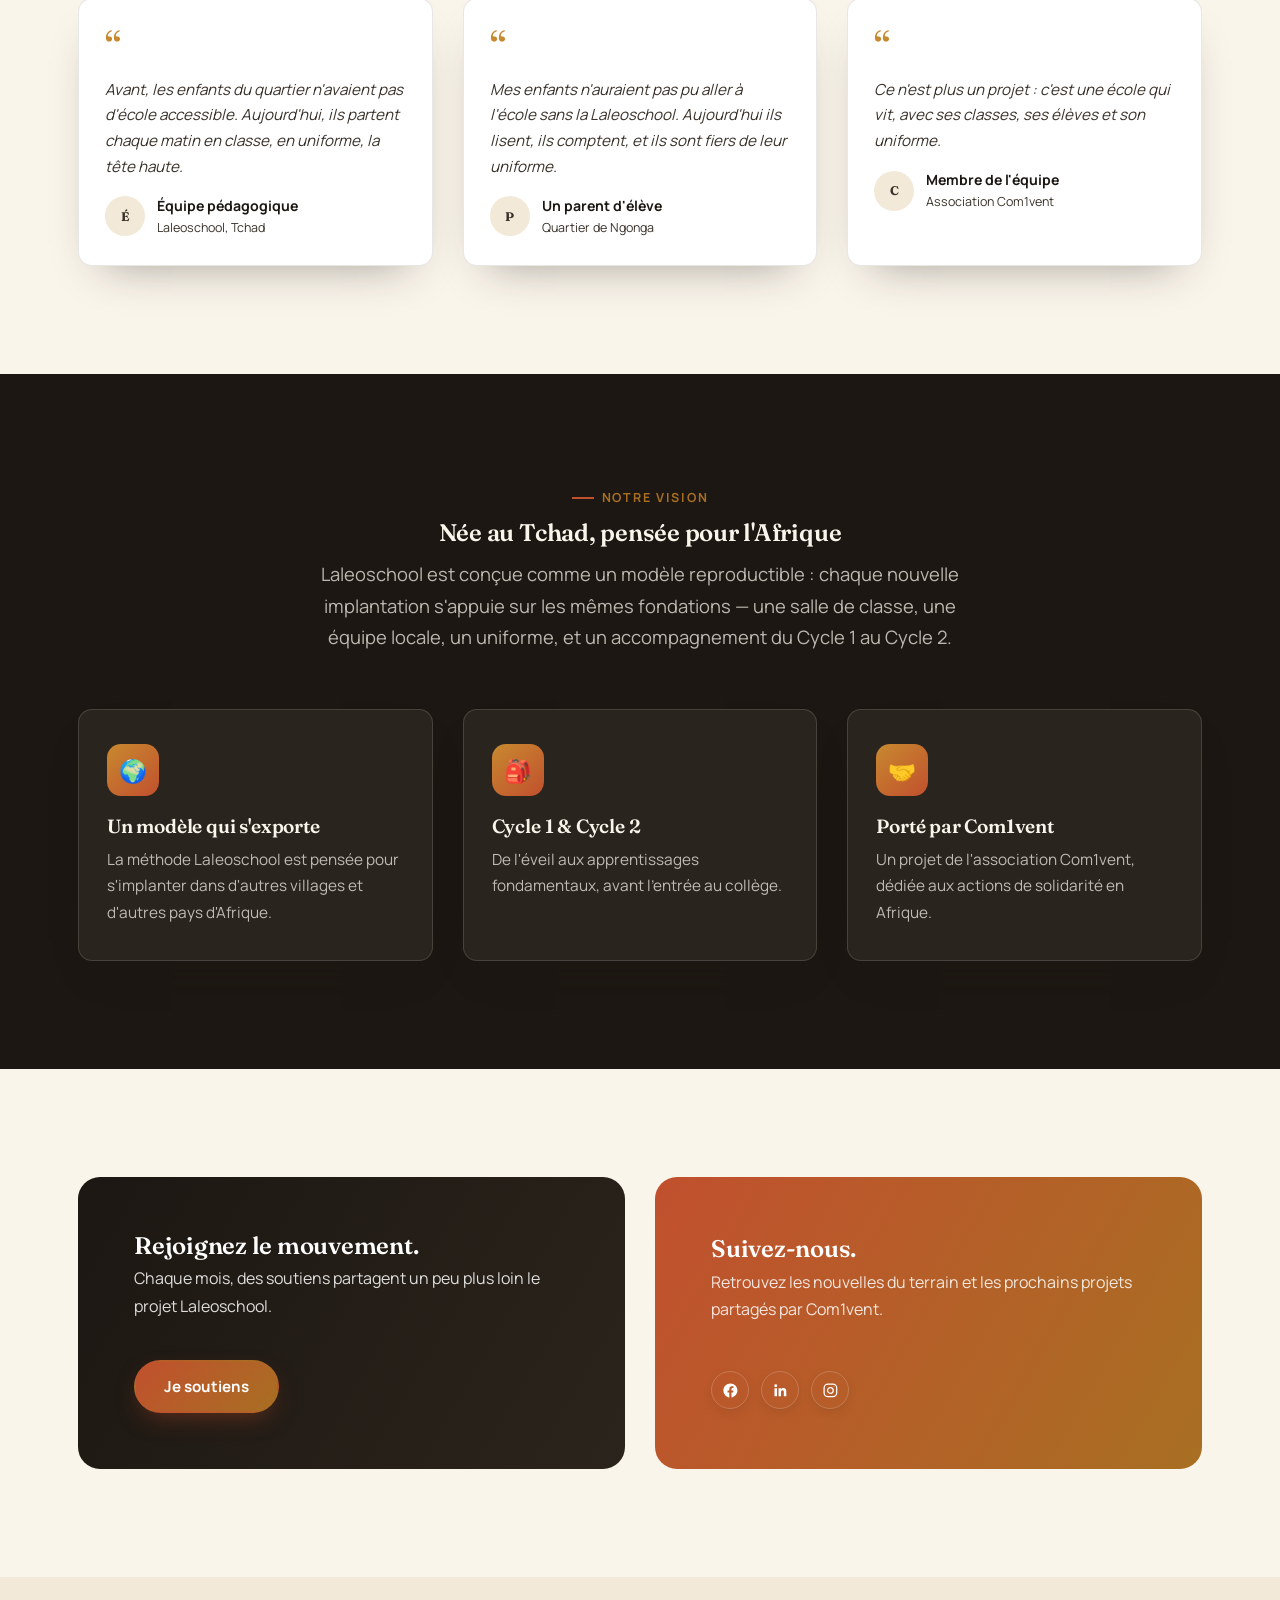
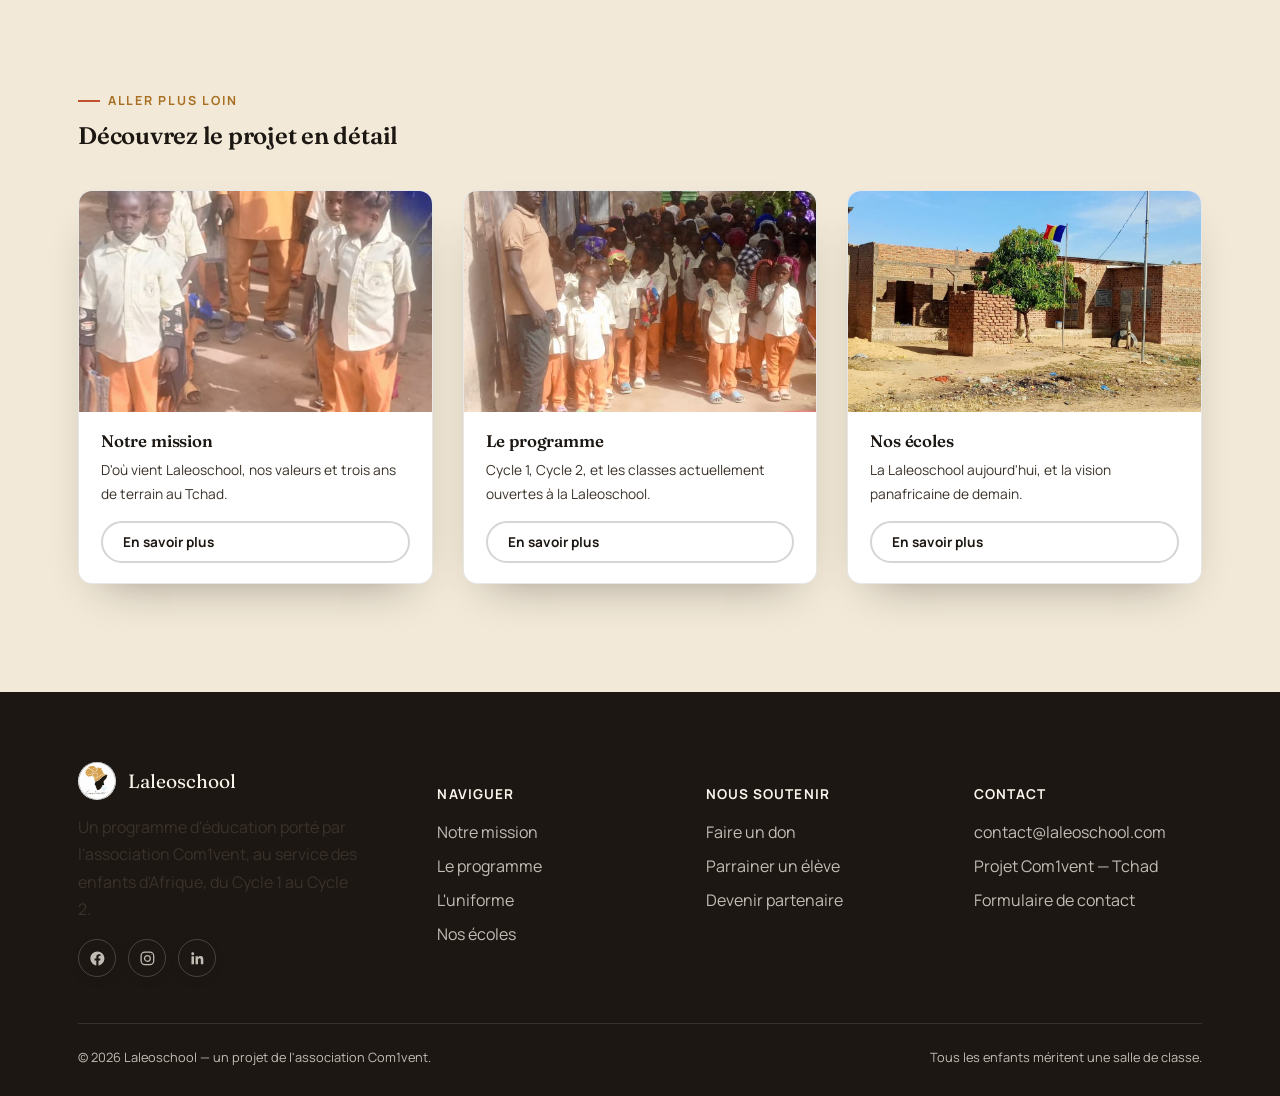
==== commit f5b13d7e: "Replace f/in/ig text glyphs with real brand icons, add premium polish - Every Facebook/LinkedIn/Inst" ====
--- a/index.html
+++ b/index.html
@@ -19,9 +19,9 @@
   <div class="wrap">
     <span>Au-delà de l'urgence, une école qui dure.</span>
     <div class="topbar-social">
-      <a href="https://www.facebook.com/profile.php?id=61594226341670" aria-label="Facebook" target="_blank" rel="noopener">f</a>
-      <a href="#" aria-label="LinkedIn">in</a>
-      <a href="https://www.instagram.com/laleo_school/" aria-label="Instagram" target="_blank" rel="noopener">ig</a>
+      <a href="https://www.facebook.com/profile.php?id=61594226341670" aria-label="Facebook" target="_blank" rel="noopener"><svg viewBox="0 0 24 24" width="1em" height="1em" fill="currentColor" style="display:block"><path d="M22 12.06C22 6.51 17.52 2 12 2S2 6.51 2 12.06c0 5 3.66 9.13 8.44 9.94v-7.03H7.9v-2.9h2.54V9.85c0-2.5 1.49-3.89 3.78-3.89 1.1 0 2.24.2 2.24.2v2.47h-1.26c-1.24 0-1.63.77-1.63 1.56v1.87h2.78l-.44 2.9h-2.34V22c4.78-.81 8.44-4.94 8.44-9.94Z"/></svg></a>
+      <a href="#" aria-label="LinkedIn"><svg viewBox="0 0 24 24" width="1em" height="1em" fill="currentColor" style="display:block"><path d="M20.45 20.45h-3.56v-5.57c0-1.33-.02-3.03-1.85-3.03-1.85 0-2.14 1.45-2.14 2.94v5.66H9.35V9h3.41v1.56h.05c.48-.9 1.64-1.85 3.38-1.85 3.6 0 4.27 2.37 4.27 5.45v6.29zM5.34 7.43a2.07 2.07 0 1 1 0-4.14 2.07 2.07 0 0 1 0 4.14zM7.12 20.45H3.56V9h3.56v11.45z"/></svg></a>
+      <a href="https://www.instagram.com/laleo_school/" aria-label="Instagram" target="_blank" rel="noopener"><svg viewBox="0 0 24 24" width="1em" height="1em" fill="none" stroke="currentColor" stroke-width="1.8" style="display:block"><rect x="3" y="3" width="18" height="18" rx="5.5"/><circle cx="12" cy="12" r="4.1"/><circle cx="17.3" cy="6.7" r="0.55" fill="currentColor" stroke="none"/></svg></a>
     </div>
   </div>
 </div>
@@ -74,9 +74,9 @@
         </div>
       </div>
       <div class="profile-actions reveal is-visible">
-        <a href="https://www.facebook.com/profile.php?id=61594226341670" class="social-mini" aria-label="Facebook" target="_blank" rel="noopener">f</a>
-        <a href="#" class="social-mini" aria-label="LinkedIn">in</a>
-        <a href="https://www.instagram.com/laleo_school/" class="social-mini" aria-label="Instagram" target="_blank" rel="noopener">ig</a>
+        <a href="https://www.facebook.com/profile.php?id=61594226341670" class="social-mini" aria-label="Facebook" target="_blank" rel="noopener"><svg viewBox="0 0 24 24" width="1em" height="1em" fill="currentColor" style="display:block"><path d="M22 12.06C22 6.51 17.52 2 12 2S2 6.51 2 12.06c0 5 3.66 9.13 8.44 9.94v-7.03H7.9v-2.9h2.54V9.85c0-2.5 1.49-3.89 3.78-3.89 1.1 0 2.24.2 2.24.2v2.47h-1.26c-1.24 0-1.63.77-1.63 1.56v1.87h2.78l-.44 2.9h-2.34V22c4.78-.81 8.44-4.94 8.44-9.94Z"/></svg></a>
+        <a href="#" class="social-mini" aria-label="LinkedIn"><svg viewBox="0 0 24 24" width="1em" height="1em" fill="currentColor" style="display:block"><path d="M20.45 20.45h-3.56v-5.57c0-1.33-.02-3.03-1.85-3.03-1.85 0-2.14 1.45-2.14 2.94v5.66H9.35V9h3.41v1.56h.05c.48-.9 1.64-1.85 3.38-1.85 3.6 0 4.27 2.37 4.27 5.45v6.29zM5.34 7.43a2.07 2.07 0 1 1 0-4.14 2.07 2.07 0 0 1 0 4.14zM7.12 20.45H3.56V9h3.56v11.45z"/></svg></a>
+        <a href="https://www.instagram.com/laleo_school/" class="social-mini" aria-label="Instagram" target="_blank" rel="noopener"><svg viewBox="0 0 24 24" width="1em" height="1em" fill="none" stroke="currentColor" stroke-width="1.8" style="display:block"><rect x="3" y="3" width="18" height="18" rx="5.5"/><circle cx="12" cy="12" r="4.1"/><circle cx="17.3" cy="6.7" r="0.55" fill="currentColor" stroke="none"/></svg></a>
         <a href="https://amara.assoconnect.com/collect/description/683368-v-compagne-de-dons-pour-soutenir-notre-ecole-partenaire-laleo-school" class="btn btn-primary" target="_blank" rel="noopener">Soutenir ♥</a>
       </div>
     </div>
@@ -338,9 +338,9 @@
             <p>Retrouvez les nouvelles du terrain et les prochains projets partagés par Com1vent.</p>
           </div>
           <div class="social-row">
-            <a href="https://www.facebook.com/profile.php?id=61594226341670" aria-label="Facebook" target="_blank" rel="noopener">f</a>
-            <a href="#" aria-label="LinkedIn">in</a>
-            <a href="https://www.instagram.com/laleo_school/" aria-label="Instagram" target="_blank" rel="noopener">ig</a>
+            <a href="https://www.facebook.com/profile.php?id=61594226341670" aria-label="Facebook" target="_blank" rel="noopener"><svg viewBox="0 0 24 24" width="1em" height="1em" fill="currentColor" style="display:block"><path d="M22 12.06C22 6.51 17.52 2 12 2S2 6.51 2 12.06c0 5 3.66 9.13 8.44 9.94v-7.03H7.9v-2.9h2.54V9.85c0-2.5 1.49-3.89 3.78-3.89 1.1 0 2.24.2 2.24.2v2.47h-1.26c-1.24 0-1.63.77-1.63 1.56v1.87h2.78l-.44 2.9h-2.34V22c4.78-.81 8.44-4.94 8.44-9.94Z"/></svg></a>
+            <a href="#" aria-label="LinkedIn"><svg viewBox="0 0 24 24" width="1em" height="1em" fill="currentColor" style="display:block"><path d="M20.45 20.45h-3.56v-5.57c0-1.33-.02-3.03-1.85-3.03-1.85 0-2.14 1.45-2.14 2.94v5.66H9.35V9h3.41v1.56h.05c.48-.9 1.64-1.85 3.38-1.85 3.6 0 4.27 2.37 4.27 5.45v6.29zM5.34 7.43a2.07 2.07 0 1 1 0-4.14 2.07 2.07 0 0 1 0 4.14zM7.12 20.45H3.56V9h3.56v11.45z"/></svg></a>
+            <a href="https://www.instagram.com/laleo_school/" aria-label="Instagram" target="_blank" rel="noopener"><svg viewBox="0 0 24 24" width="1em" height="1em" fill="none" stroke="currentColor" stroke-width="1.8" style="display:block"><rect x="3" y="3" width="18" height="18" rx="5.5"/><circle cx="12" cy="12" r="4.1"/><circle cx="17.3" cy="6.7" r="0.55" fill="currentColor" stroke="none"/></svg></a>
           </div>
         </div>
       </div>
@@ -402,9 +402,9 @@
         </div>
         <p style="max-width:280px;">Un programme d'éducation porté par l'association Com1vent, au service des enfants d'Afrique, du Cycle 1 au Cycle 2.</p>
         <div class="social-row">
-          <a href="https://www.facebook.com/profile.php?id=61594226341670" aria-label="Facebook" target="_blank" rel="noopener">f</a>
-          <a href="https://www.instagram.com/laleo_school/" aria-label="Instagram" target="_blank" rel="noopener">ig</a>
-          <a href="#" aria-label="LinkedIn">in</a>
+          <a href="https://www.facebook.com/profile.php?id=61594226341670" aria-label="Facebook" target="_blank" rel="noopener"><svg viewBox="0 0 24 24" width="1em" height="1em" fill="currentColor" style="display:block"><path d="M22 12.06C22 6.51 17.52 2 12 2S2 6.51 2 12.06c0 5 3.66 9.13 8.44 9.94v-7.03H7.9v-2.9h2.54V9.85c0-2.5 1.49-3.89 3.78-3.89 1.1 0 2.24.2 2.24.2v2.47h-1.26c-1.24 0-1.63.77-1.63 1.56v1.87h2.78l-.44 2.9h-2.34V22c4.78-.81 8.44-4.94 8.44-9.94Z"/></svg></a>
+          <a href="https://www.instagram.com/laleo_school/" aria-label="Instagram" target="_blank" rel="noopener"><svg viewBox="0 0 24 24" width="1em" height="1em" fill="none" stroke="currentColor" stroke-width="1.8" style="display:block"><rect x="3" y="3" width="18" height="18" rx="5.5"/><circle cx="12" cy="12" r="4.1"/><circle cx="17.3" cy="6.7" r="0.55" fill="currentColor" stroke="none"/></svg></a>
+          <a href="#" aria-label="LinkedIn"><svg viewBox="0 0 24 24" width="1em" height="1em" fill="currentColor" style="display:block"><path d="M20.45 20.45h-3.56v-5.57c0-1.33-.02-3.03-1.85-3.03-1.85 0-2.14 1.45-2.14 2.94v5.66H9.35V9h3.41v1.56h.05c.48-.9 1.64-1.85 3.38-1.85 3.6 0 4.27 2.37 4.27 5.45v6.29zM5.34 7.43a2.07 2.07 0 1 1 0-4.14 2.07 2.07 0 0 1 0 4.14zM7.12 20.45H3.56V9h3.56v11.45z"/></svg></a>
         </div>
       </div>
       <div>
--- a/assets/css/style.css
+++ b/assets/css/style.css
@@ -108,8 +108,12 @@
   transition: transform .25s ease, box-shadow .25s ease, background .25s ease, color .25s ease, border-color .25s ease;
   white-space: nowrap;
 }
-.btn-primary { background: var(--terracotta); color: var(--white); box-shadow: var(--shadow-soft); }
-.btn-primary:hover { background: var(--terracotta-dark); transform: translateY(-2px); }
+.btn-primary {
+  background: linear-gradient(135deg, var(--terracotta), var(--gold-dark));
+  color: var(--white);
+  box-shadow: 0 10px 24px -8px rgba(161,63,34,0.55);
+}
+.btn-primary:hover { background: linear-gradient(135deg, var(--terracotta-dark), var(--gold-dark)); transform: translateY(-2px); }
 .btn-dark { background: var(--ink); color: var(--cream); }
 .btn-dark:hover { background: #000; transform: translateY(-2px); }
 .btn-ghost { background: transparent; border-color: rgba(28,23,18,0.18); color: var(--ink); }
@@ -132,7 +136,7 @@
   padding: 8px 28px;
 }
 .topbar .topbar-social { display: flex; align-items: center; gap: 14px; }
-.topbar .topbar-social a { color: rgba(250, 245, 235, 0.62); font-size: 0.82rem; }
+.topbar .topbar-social a { color: rgba(250, 245, 235, 0.62); font-size: 0.95rem; }
 .topbar .topbar-social a:hover { color: var(--gold); }
 
 .site-header {
@@ -525,7 +529,8 @@
 .social-row { display: flex; gap: 12px; }
 .social-row a {
   width: 38px; height: 38px; border-radius: 50%; border: 1px solid rgba(250,245,235,0.2);
-  display: flex; align-items: center; justify-content: center; font-size: 0.9rem;
+  display: flex; align-items: center; justify-content: center; font-size: 1.05rem;
+  box-shadow: 0 4px 14px -6px rgba(28,23,18,0.25);
 }
 .social-row a:hover { background: var(--terracotta); border-color: var(--terracotta); }
 
@@ -571,7 +576,8 @@
   height: 296px;
   border-radius: 40px;
   background: var(--white);
-  box-shadow: var(--shadow-lift);
+  border: 2px solid rgba(200,137,47,0.4);
+  box-shadow: 0 18px 40px -14px rgba(28,23,18,0.35), 0 0 0 6px rgba(200,137,47,0.08);
   padding: 30px;
   flex: none;
   display: flex;
@@ -585,14 +591,15 @@
 .badge-chip {
   display: inline-flex; align-items: center; gap: 7px;
   background: rgba(255,255,255,0.94);
+  border: 1px solid rgba(200,137,47,0.28);
   border-radius: 999px;
   padding: 8px 16px;
   font-size: 0.78rem;
   font-weight: 700;
   color: var(--ink-soft);
-  box-shadow: var(--shadow-soft);
-}
-.badge-chip.is-accent { background: var(--terracotta); color: var(--white); }
+  box-shadow: 0 4px 14px -6px rgba(28,23,18,0.18);
+}
+.badge-chip.is-accent { background: var(--terracotta); color: var(--white); border-color: transparent; }
 .profile-card .profile-actions {
   display: flex;
   align-items: center;
@@ -604,7 +611,7 @@
   width: 40px; height: 40px; border-radius: 50%;
   background: rgba(255,255,255,0.94);
   box-shadow: var(--shadow-soft);
-  font-size: 0.85rem;
+  font-size: 1.05rem;
   color: var(--ink-soft);
 }
 
